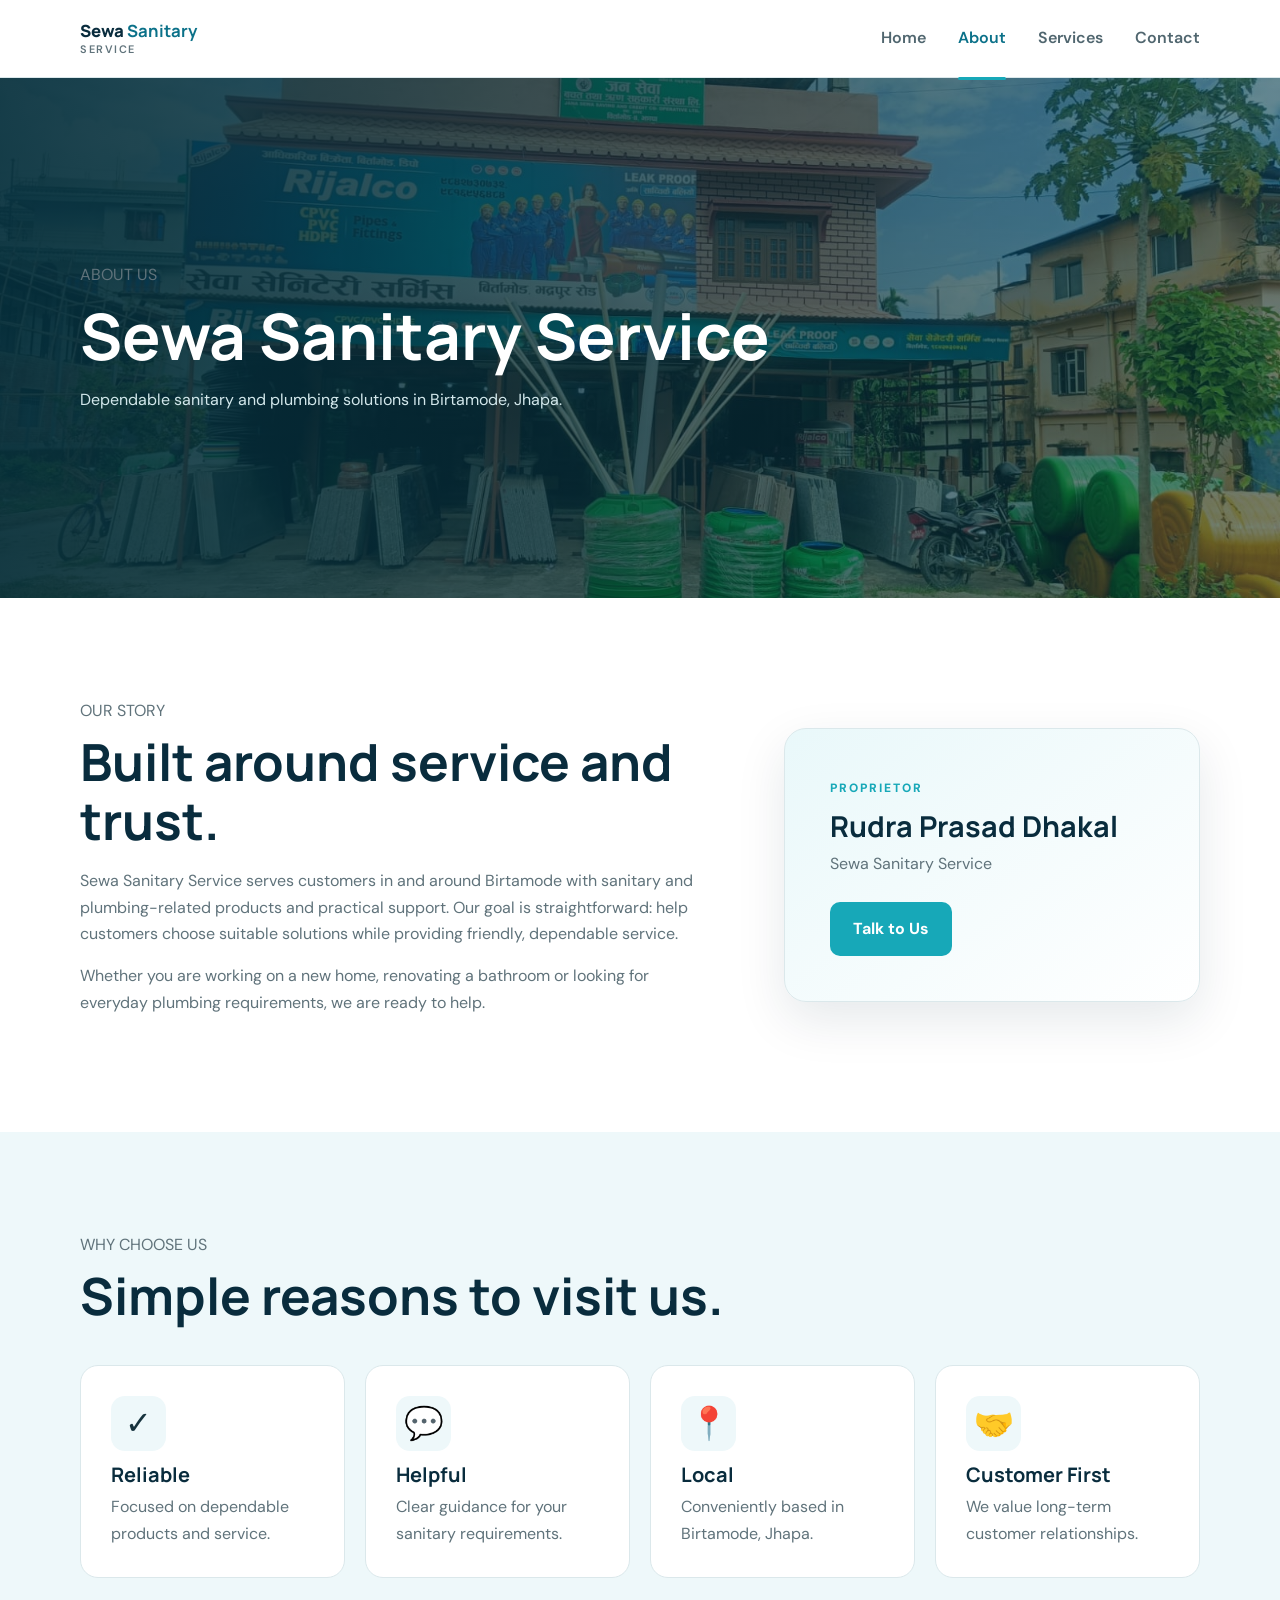
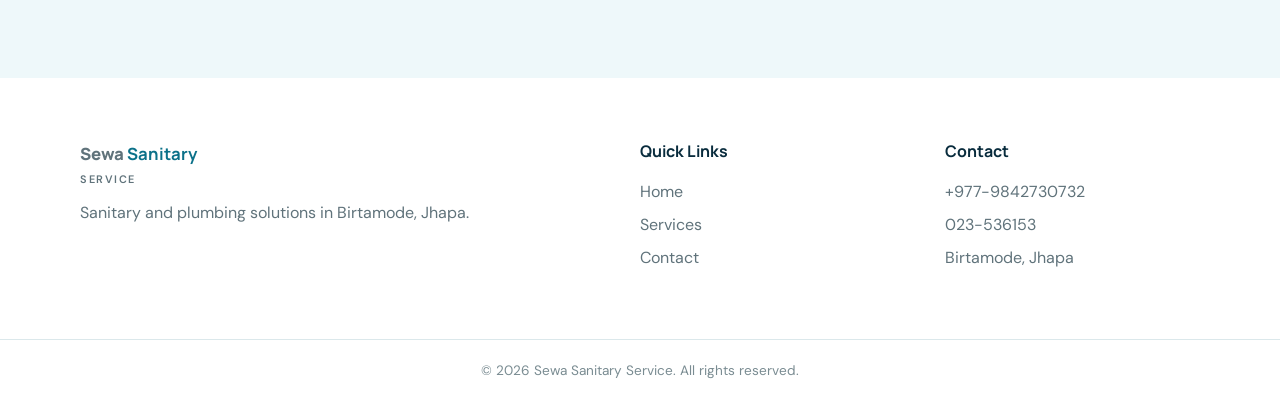
==== about.html @ b6eb9707 "Copy complete Sewa Sanitary website [skip ci]" ====
<!DOCTYPE html><html lang="en"><head><meta charset="UTF-8"><meta name="viewport" content="width=device-width, initial-scale=1.0"><title>About | Sewa Sanitary Service</title><link rel="stylesheet" href="css/style.css"></head><body><header class="site-header"><div class="container nav"><a class="brand" href="index.html" aria-label="Sewa Sanitary Service home"><span>Sewa <b>Sanitary</b></span><small>Service</small></a><button class="menu-btn" type="button" aria-label="Open menu" aria-expanded="false" aria-controls="mainNav">☰</button><nav id="mainNav" aria-label="Main navigation"><a href="index.html">Home</a><a class="active" href="about.html" aria-current="page">About</a><a href="services.html">Services</a><a href="contact.html">Contact</a></nav></div></header><section class="page-hero"><div class="container"><p class="eyebrow">ABOUT US</p><h1>Sewa Sanitary Service</h1><p>Dependable sanitary and plumbing solutions in Birtamode, Jhapa.</p></div></section><main><section class="section"><div class="container split"><div><p class="eyebrow">OUR STORY</p><h2>Built around service and trust.</h2><p>Sewa Sanitary Service serves customers in and around Birtamode with sanitary and plumbing-related products and practical support. Our goal is straightforward: help customers choose suitable solutions while providing friendly, dependable service.</p><p>Whether you are working on a new home, renovating a bathroom or looking for everyday plumbing requirements, we are ready to help.</p></div><div class="owner-card"><span class="owner-label">PROPRIETOR</span><h3>Rudra Prasad Dhakal</h3><p>Sewa Sanitary Service</p><a class="btn primary" href="tel:+9779842730732">Talk to Us</a></div></div></section><section class="section soft"><div class="container"><div class="section-heading"><p class="eyebrow">WHY CHOOSE US</p><h2>Simple reasons to visit us.</h2></div><div class="cards four"><article class="card"><div class="icon">✓</div><h3>Reliable</h3><p>Focused on dependable products and service.</p></article><article class="card"><div class="icon">💬</div><h3>Helpful</h3><p>Clear guidance for your sanitary requirements.</p></article><article class="card"><div class="icon">📍</div><h3>Local</h3><p>Conveniently based in Birtamode, Jhapa.</p></article><article class="card"><div class="icon">🤝</div><h3>Customer First</h3><p>We value long-term customer relationships.</p></article></div></div></section></main><footer><div class="container footer-grid"><div><a class="brand footer-brand" href="index.html"><span>Sewa <b>Sanitary</b></span><small>Service</small></a><p>Sanitary and plumbing solutions in Birtamode, Jhapa.</p></div><div><h4>Quick Links</h4><a href="index.html">Home</a><a href="services.html">Services</a><a href="contact.html">Contact</a></div><div><h4>Contact</h4><a href="tel:+9779842730732">+977-9842730732</a><a href="tel:023536153">023-536153</a><span>Birtamode, Jhapa</span></div></div><div class="copyright">© 2026 Sewa Sanitary Service. All rights reserved.</div></footer><script src="js/script.js"></script></body></html>
---- css/style.css ----
@import url('https://fonts.googleapis.com/css2?family=DM+Sans:wght@400;500;600;700&family=Manrope:wght@600;700;800&display=swap');
:root{--navy:#092c3d;--blue:#0b7189;--cyan:#17a8b8;--light:#eef8fa;--text:#16323d;--muted:#60737b;--white:#fff;--border:#dbe8eb;--shadow:0 18px 50px rgba(9,44,61,.10)}
*{box-sizing:border-box;margin:0;padding:0}html{scroll-behavior:smooth}body{font-family:"DM Sans",sans-serif;color:var(--text);line-height:1.65;background:#fff}h1,h2,h3{font-family:Manrope,sans-serif;line-height:1.15;color:var(--navy)}h1{font-size:clamp(2.4rem,6vw,5rem);max-width:800px}h2{font-size:clamp(2rem,4vw,3.2rem);margin:8px 0 18px}h3{font-size:1.25rem;margin:12px 0 8px}p{color:var(--muted)}a{text-decoration:none;color:inherit}.container{width:min(1120px,92%);margin:auto}.site-header{height:78px;background:rgba(255,255,255,.96);border-bottom:1px solid var(--border);position:sticky;top:0;z-index:20;backdrop-filter:blur(12px)}.nav{height:100%;display:flex;align-items:center;justify-content:space-between}.brand{display:flex;align-items:center;gap:0;color:var(--navy);font-family:Manrope;font-weight:800;font-size:1.05rem;line-height:1.05;flex-direction:column;align-items:flex-start}.brand>span{white-space:nowrap}.brand small{display:block;font-family:"DM Sans";font-weight:600;font-size:.68rem;color:var(--muted);margin-top:4px;letter-spacing:1.5px;text-transform:uppercase}.brand-mark{display:grid;place-items:center;width:40px;height:40px;border-radius:12px;background:var(--navy);color:#fff;font-family:Manrope;font-size:1.2rem}.brand b{color:var(--blue)}nav{display:flex;gap:32px;font-weight:600}nav a{color:#50666f;position:relative;padding:28px 0}nav a:hover,nav a.active{color:var(--blue)}nav a.active:after{content:"";position:absolute;bottom:0;left:0;right:0;height:3px;background:var(--cyan);border-radius:3px}.menu-btn{display:none;border:0;background:none;font-size:1.7rem;color:var(--navy)}
.hero{position:relative;min-height:650px;display:flex;align-items:center;overflow:hidden;background-image:linear-gradient(90deg,rgba(4,31,43,.88) 0%,rgba(5,48,62,.72) 48%,rgba(5,48,62,.28) 100%),url('../shop-front.jpeg');background-size:cover;background-position:center;background-repeat:no-repeat}.hero:after{content:"";position:absolute;width:550px;height:550px;border:80px solid rgba(255,255,255,.06);border-radius:50%;right:-170px;top:-130px}.hero-overlay{position:absolute;inset:0;background:radial-gradient(circle at 75% 70%,rgba(23,168,184,.28),transparent 35%)}.hero-content{position:relative;z-index:2;padding:80px 0}.hero h1{color:#fff}.hero h1 span{color:#65d5dd}.hero-text{color:#c9e0e6;max-width:650px;font-size:1.08rem;margin:22px 0 30px}.hero-buttons{display:flex;gap:12px;flex-wrap:wrap}.btn{display:inline-flex;align-items:center;justify-content:center;padding:13px 22px;border-radius:10px;font-weight:700;border:1px solid transparent;transition:.2s}.btn.primary{background:var(--cyan);color:#fff}.btn.primary:hover{transform:translateY(-2px);box-shadow:0 10px 24px rgba(23,168,184,.25)}.btn.light{background:#fff;color:var(--navy)}.btn.outline{border-color:var(--blue);color:var(--blue)}.quick-info{display:flex;gap:30px;margin-top:55px;flex-wrap:wrap}.quick-info div{display:flex;align-items:center;gap:9px;color:#d7ebef}.quick-info strong{color:#70dbe2}.stats{display:grid;grid-template-columns:repeat(4,1fr);gap:1px;background:var(--border);margin-top:-40px;position:relative;z-index:4;border-radius:16px;overflow:hidden;box-shadow:var(--shadow)}.stats div{background:#fff;padding:25px 24px;display:flex;flex-direction:column}.stats b{font-family:Manrope;color:var(--cyan);font-size:1.4rem}.stats span{color:var(--muted);font-size:.92rem}.section{padding:100px 0}.soft{background:var(--light)}.split{display:grid;grid-template-columns:1.2fr .8fr;gap:80px;align-items:center}.split>div:first-child p:not(.eyebrow){max-width:650px;margin-bottom:16px}.text-link{font-weight:700;color:var(--blue)}.feature-card,.owner-card{padding:45px;border-radius:22px;background:linear-gradient(145deg,#e9f8fa,#fff);border:1px solid var(--border);box-shadow:var(--shadow)}.feature-icon,.icon,.big-icon{font-size:2rem}.section-heading{margin-bottom:40px}.cards{display:grid;grid-template-columns:repeat(3,1fr);gap:20px}.cards.four{grid-template-columns:repeat(4,1fr)}.card{background:#fff;padding:30px;border:1px solid var(--border);border-radius:18px;transition:.2s}.card:hover{transform:translateY(-5px);box-shadow:var(--shadow)}.icon{width:55px;height:55px;display:grid;place-items:center;background:var(--light);border-radius:14px}.cta{background:var(--navy);padding:70px 0}.cta-inner{display:flex;justify-content:space-between;align-items:center;gap:30px}.split .feature-card h3{margin-top:14px}.cta h2{color:#fff;margin-bottom:0}.cta .eyebrow{color:#70dbe2}.page-hero{position:relative;min-height:520px;display:flex;align-items:center;background:linear-gradient(90deg,rgba(4,45,59,.92),rgba(4,45,59,.55)),url('../shop-front.jpeg') center/cover no-repeat;overflow:hidden}.page-hero h1{color:#fff;font-size:clamp(2.3rem,5vw,4rem);margin:10px 0 15px}.page-hero p:not(.eyebrow){color:#d3e8ec;max-width:700px}.page-hero .container{position:relative;z-index:2}.owner-label{font-size:.75rem;letter-spacing:2px;color:var(--cyan);font-weight:800}.owner-card h3{font-size:1.8rem;margin-top:10px}.owner-card p{margin-bottom:24px}.service-list{border-top:1px solid var(--border)}.service-row{display:grid;grid-template-columns:80px 1fr 50px;gap:25px;align-items:center;padding:35px 10px;border-bottom:1px solid var(--border)}.service-row .big-icon{width:60px;height:60px;background:var(--light);border-radius:15px;display:grid;place-items:center}.service-row h2{font-size:1.55rem;margin:0 0 7px}.service-row>span{font-family:Manrope;color:#9aadb3;font-weight:800}.contact-grid{display:grid;grid-template-columns:.85fr 1.15fr;gap:70px;align-items:start}.contact-item{display:flex;gap:16px;padding:18px 0;border-bottom:1px solid var(--border)}.contact-item>span{font-size:1.35rem;width:32px}.contact-item small{display:block;color:var(--muted);font-size:.75rem;text-transform:uppercase;letter-spacing:1px}.contact-item a,.contact-item strong{display:block;font-size:1.05rem;color:var(--navy);font-weight:700}.contact-grid .btn{margin-top:25px}.map-wrap{height:480px;border-radius:20px;overflow:hidden;border:1px solid var(--border);box-shadow:var(--shadow)}.map-wrap iframe{width:100%;height:100%;border:0}.center{text-align:center;max-width:800px;margin:auto}.center p:not(.eyebrow){margin-bottom:25px}.footer-grid{display:grid;grid-template-columns:2fr 1fr 1fr;gap:50px;padding:60px 0}.footer-grid h4{font-family:Manrope;color:var(--navy);margin-bottom:14px}.footer-grid a:not(.brand),.footer-grid span{display:block;color:var(--muted);margin:7px 0}.footer-brand{margin-bottom:15px}.copyright{text-align:center;border-top:1px solid var(--border);padding:20px;color:#7a8c92;font-size:.85rem}
.showroom-section{padding:85px 0 95px;background:#fff}.showroom-section .section-heading{max-width:650px}.showroom-section .section-heading>p:not(.eyebrow){margin-top:8px}.showroom-slider{position:relative;max-width:1050px;margin:35px auto 0;border-radius:22px;overflow:hidden;background:#092c3d;box-shadow:0 20px 55px rgba(9,44,61,.16)}.slides{position:relative;height:560px}.slide{position:absolute;inset:0;opacity:0;visibility:hidden;transition:opacity .55s ease}.slide.active{opacity:1;visibility:visible}.slide img{width:100%;height:100%;display:block;object-fit:cover}.slider-btn{position:absolute;top:50%;transform:translateY(-50%);z-index:3;width:46px;height:46px;border:0;border-radius:50%;background:rgba(255,255,255,.88);color:#092c3d;font-size:2rem;line-height:1;cursor:pointer;box-shadow:0 8px 22px rgba(0,0,0,.15)}.slider-btn:hover{background:#fff}.slider-btn.prev{left:18px}.slider-btn.next{right:18px}.slider-dots{position:absolute;z-index:4;left:50%;bottom:18px;transform:translateX(-50%);display:flex;gap:8px;padding:8px 12px;border-radius:30px;background:rgba(9,44,61,.55);backdrop-filter:blur(8px)}.dot{width:9px;height:9px;border:0;border-radius:50%;background:rgba(255,255,255,.55);padding:0;cursor:pointer}.dot.active{background:#fff;transform:scale(1.25)}
.cta{position:relative;overflow:hidden;padding:46px 0;background:linear-gradient(90deg,rgba(4,45,59,.90),rgba(4,45,59,.55)),url('../rijalco1.jpg') center/cover no-repeat}.cta h2{font-size:clamp(1.55rem,3vw,2.25rem);max-width:650px}.cta .btn{padding:11px 18px;font-size:.92rem}.cta-inner{position:relative;z-index:2}.rijalco-card{position:relative;overflow:hidden;background:linear-gradient(rgba(240,250,252,.82),rgba(240,250,252,.82)),url('../rijalco.jpg') center/cover no-repeat}.rijalco-card>*{position:relative;z-index:1}
@media(max-width:800px){.site-header{height:68px}.menu-btn{display:block}nav{display:none;position:absolute;top:68px;left:0;right:0;background:#fff;padding:10px 5%;border-bottom:1px solid var(--border);box-shadow:0 15px 30px rgba(0,0,0,.08);flex-direction:column;gap:0}nav.open{display:flex}nav a{padding:14px 0}nav a.active:after{display:none}.hero{min-height:600px}.quick-info{gap:14px;flex-direction:column}.stats{grid-template-columns:repeat(2,1fr);margin-top:-25px}.section{padding:70px 0}.split,.contact-grid{grid-template-columns:1fr;gap:40px}.cards,.cards.four{grid-template-columns:1fr 1fr}.cta-inner{align-items:flex-start;flex-direction:column}.service-row{grid-template-columns:60px 1fr 35px}.footer-grid{grid-template-columns:1fr 1fr;gap:30px}.footer-grid>div:first-child{grid-column:1/-1}.showroom-section{padding:65px 0 75px}.slides{height:430px}}@media(max-width:520px){h1{font-size:2.5rem}.hero-content{padding:60px 0}.stats{grid-template-columns:1fr 1fr}.cards,.cards.four{grid-template-columns:1fr}.service-row{grid-template-columns:52px 1fr}.service-row>span{display:none}.map-wrap{height:360px}.footer-grid{grid-template-columns:1fr}.footer-grid>div:first-child{grid-column:auto}.slides{height:300px}.slider-btn{width:38px;height:38px;font-size:1.65rem}.slider-btn.prev{left:10px}.slider-btn.next{right:10px}.slider-dots{bottom:10px}.cta{padding:38px 0}.cta h2{font-size:1.55rem}}
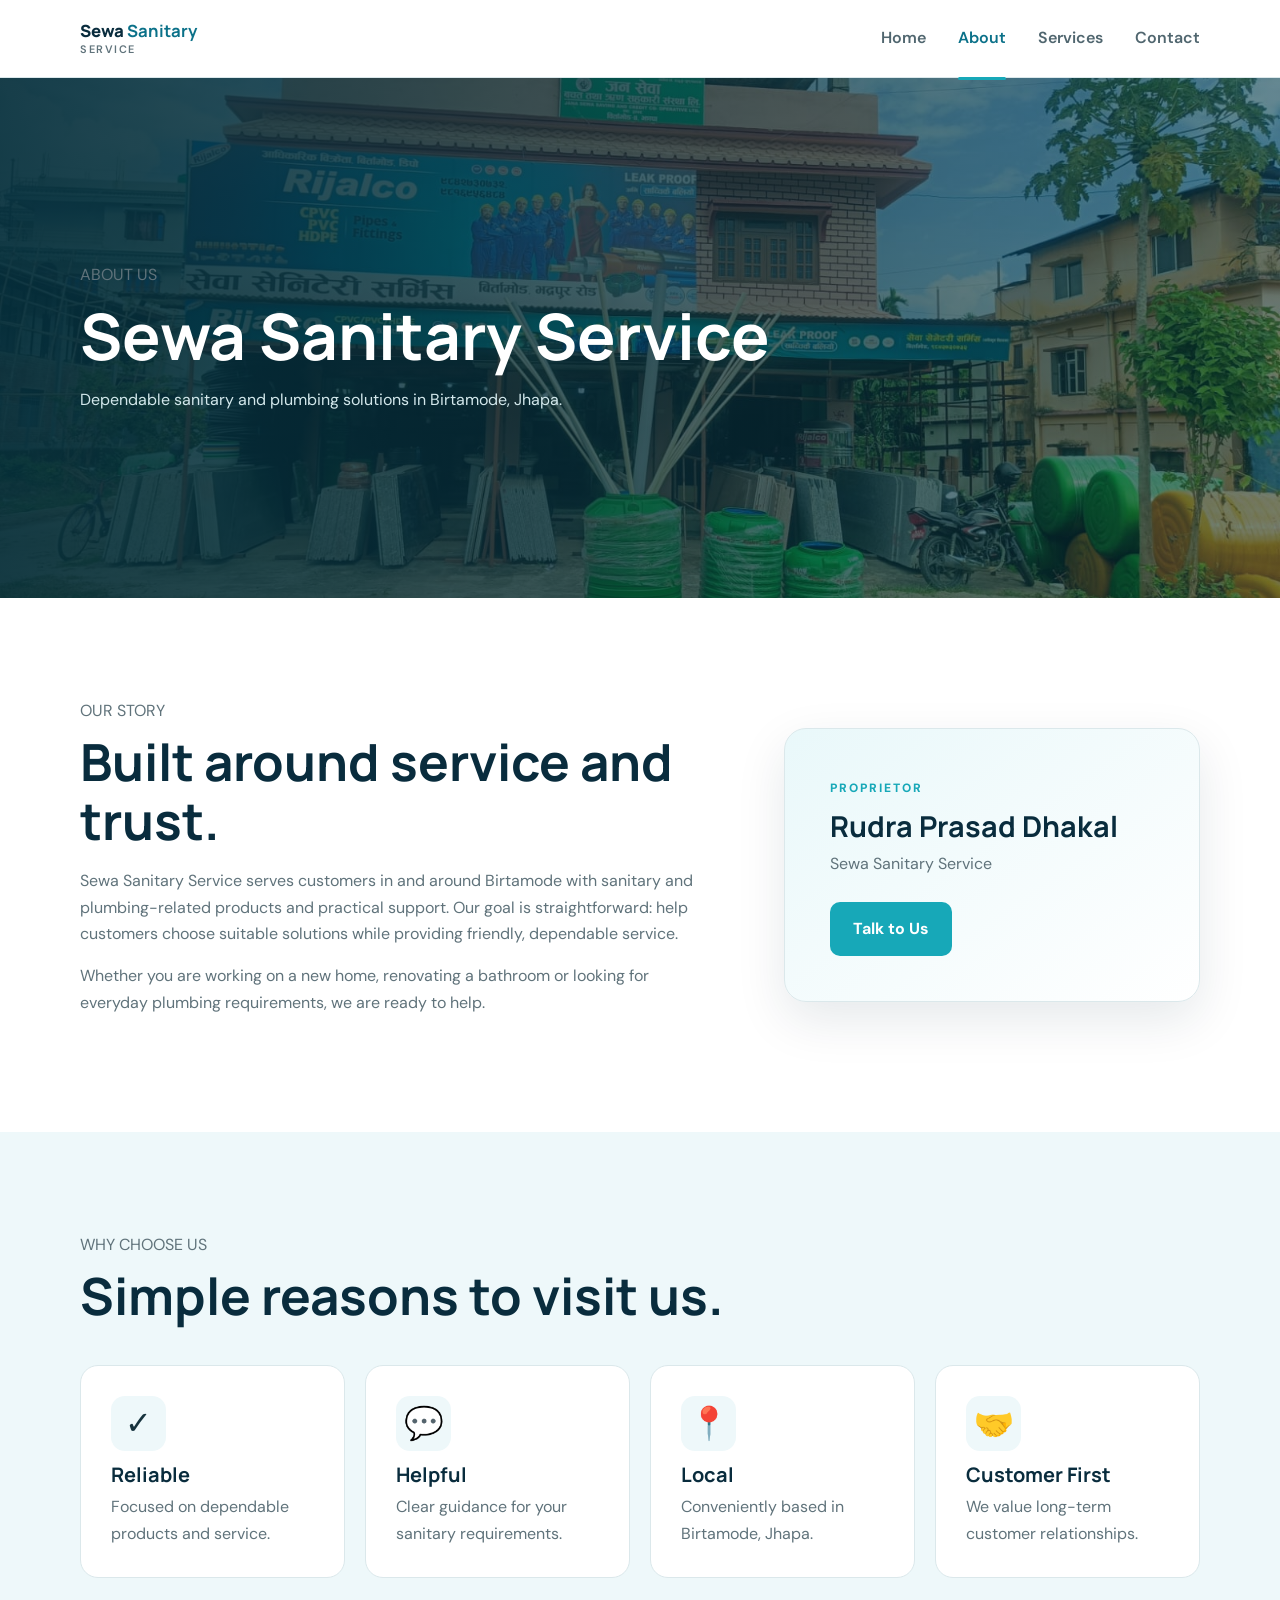
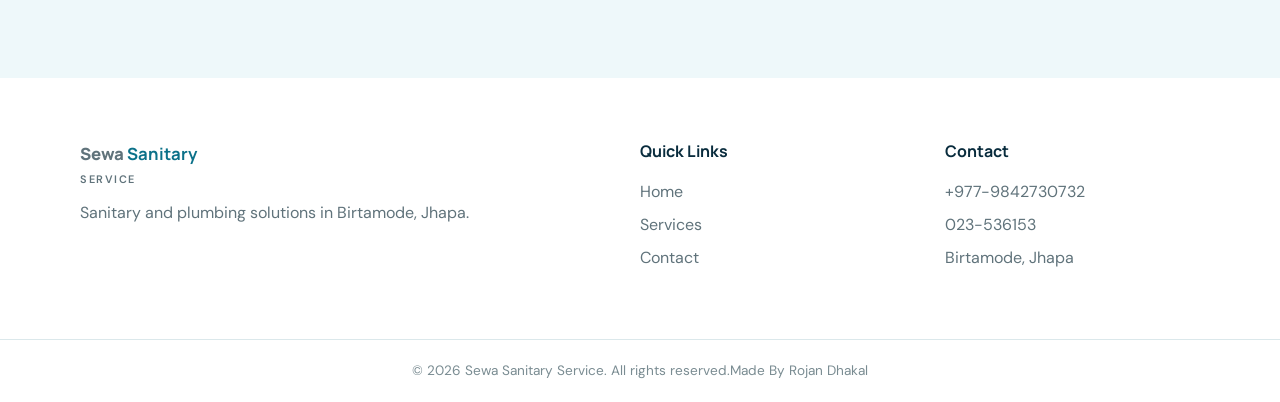
==== commit 2f1fcfbd: "Add Made By Rojan Dhakal credit to about page" ====
--- a/about.html
+++ b/about.html
@@ -1 +1 @@
-<!DOCTYPE html><html lang="en"><head><meta charset="UTF-8"><meta name="viewport" content="width=device-width, initial-scale=1.0"><title>About | Sewa Sanitary Service</title><link rel="stylesheet" href="css/style.css"></head><body><header class="site-header"><div class="container nav"><a class="brand" href="index.html" aria-label="Sewa Sanitary Service home"><span>Sewa <b>Sanitary</b></span><small>Service</small></a><button class="menu-btn" type="button" aria-label="Open menu" aria-expanded="false" aria-controls="mainNav">☰</button><nav id="mainNav" aria-label="Main navigation"><a href="index.html">Home</a><a class="active" href="about.html" aria-current="page">About</a><a href="services.html">Services</a><a href="contact.html">Contact</a></nav></div></header><section class="page-hero"><div class="container"><p class="eyebrow">ABOUT US</p><h1>Sewa Sanitary Service</h1><p>Dependable sanitary and plumbing solutions in Birtamode, Jhapa.</p></div></section><main><section class="section"><div class="container split"><div><p class="eyebrow">OUR STORY</p><h2>Built around service and trust.</h2><p>Sewa Sanitary Service serves customers in and around Birtamode with sanitary and plumbing-related products and practical support. Our goal is straightforward: help customers choose suitable solutions while providing friendly, dependable service.</p><p>Whether you are working on a new home, renovating a bathroom or looking for everyday plumbing requirements, we are ready to help.</p></div><div class="owner-card"><span class="owner-label">PROPRIETOR</span><h3>Rudra Prasad Dhakal</h3><p>Sewa Sanitary Service</p><a class="btn primary" href="tel:+9779842730732">Talk to Us</a></div></div></section><section class="section soft"><div class="container"><div class="section-heading"><p class="eyebrow">WHY CHOOSE US</p><h2>Simple reasons to visit us.</h2></div><div class="cards four"><article class="card"><div class="icon">✓</div><h3>Reliable</h3><p>Focused on dependable products and service.</p></article><article class="card"><div class="icon">💬</div><h3>Helpful</h3><p>Clear guidance for your sanitary requirements.</p></article><article class="card"><div class="icon">📍</div><h3>Local</h3><p>Conveniently based in Birtamode, Jhapa.</p></article><article class="card"><div class="icon">🤝</div><h3>Customer First</h3><p>We value long-term customer relationships.</p></article></div></div></section></main><footer><div class="container footer-grid"><div><a class="brand footer-brand" href="index.html"><span>Sewa <b>Sanitary</b></span><small>Service</small></a><p>Sanitary and plumbing solutions in Birtamode, Jhapa.</p></div><div><h4>Quick Links</h4><a href="index.html">Home</a><a href="services.html">Services</a><a href="contact.html">Contact</a></div><div><h4>Contact</h4><a href="tel:+9779842730732">+977-9842730732</a><a href="tel:023536153">023-536153</a><span>Birtamode, Jhapa</span></div></div><div class="copyright">© 2026 Sewa Sanitary Service. All rights reserved.</div></footer><script src="js/script.js"></script></body></html>+<!DOCTYPE html><html lang="en"><head><meta charset="UTF-8"><meta name="viewport" content="width=device-width, initial-scale=1.0"><title>About | Sewa Sanitary Service</title><link rel="stylesheet" href="css/style.css"></head><body><header class="site-header"><div class="container nav"><a class="brand" href="index.html" aria-label="Sewa Sanitary Service home"><span>Sewa <b>Sanitary</b></span><small>Service</small></a><button class="menu-btn" type="button" aria-label="Open menu" aria-expanded="false" aria-controls="mainNav">☰</button><nav id="mainNav" aria-label="Main navigation"><a href="index.html">Home</a><a class="active" href="about.html" aria-current="page">About</a><a href="services.html">Services</a><a href="contact.html">Contact</a></nav></div></header><section class="page-hero"><div class="container"><p class="eyebrow">ABOUT US</p><h1>Sewa Sanitary Service</h1><p>Dependable sanitary and plumbing solutions in Birtamode, Jhapa.</p></div></section><main><section class="section"><div class="container split"><div><p class="eyebrow">OUR STORY</p><h2>Built around service and trust.</h2><p>Sewa Sanitary Service serves customers in and around Birtamode with sanitary and plumbing-related products and practical support. Our goal is straightforward: help customers choose suitable solutions while providing friendly, dependable service.</p><p>Whether you are working on a new home, renovating a bathroom or looking for everyday plumbing requirements, we are ready to help.</p></div><div class="owner-card"><span class="owner-label">PROPRIETOR</span><h3>Rudra Prasad Dhakal</h3><p>Sewa Sanitary Service</p><a class="btn primary" href="tel:+9779842730732">Talk to Us</a></div></div></section><section class="section soft"><div class="container"><div class="section-heading"><p class="eyebrow">WHY CHOOSE US</p><h2>Simple reasons to visit us.</h2></div><div class="cards four"><article class="card"><div class="icon">✓</div><h3>Reliable</h3><p>Focused on dependable products and service.</p></article><article class="card"><div class="icon">💬</div><h3>Helpful</h3><p>Clear guidance for your sanitary requirements.</p></article><article class="card"><div class="icon">📍</div><h3>Local</h3><p>Conveniently based in Birtamode, Jhapa.</p></article><article class="card"><div class="icon">🤝</div><h3>Customer First</h3><p>We value long-term customer relationships.</p></article></div></div></section></main><footer><div class="container footer-grid"><div><a class="brand footer-brand" href="index.html"><span>Sewa <b>Sanitary</b></span><small>Service</small></a><p>Sanitary and plumbing solutions in Birtamode, Jhapa.</p></div><div><h4>Quick Links</h4><a href="index.html">Home</a><a href="services.html">Services</a><a href="contact.html">Contact</a></div><div><h4>Contact</h4><a href="tel:+9779842730732">+977-9842730732</a><a href="tel:023536153">023-536153</a><span>Birtamode, Jhapa</span></div></div><div class="copyright">© 2026 Sewa Sanitary Service. All rights reserved.<span class="made-by">Made By Rojan Dhakal</span></div></footer><script src="js/script.js"></script></body></html>
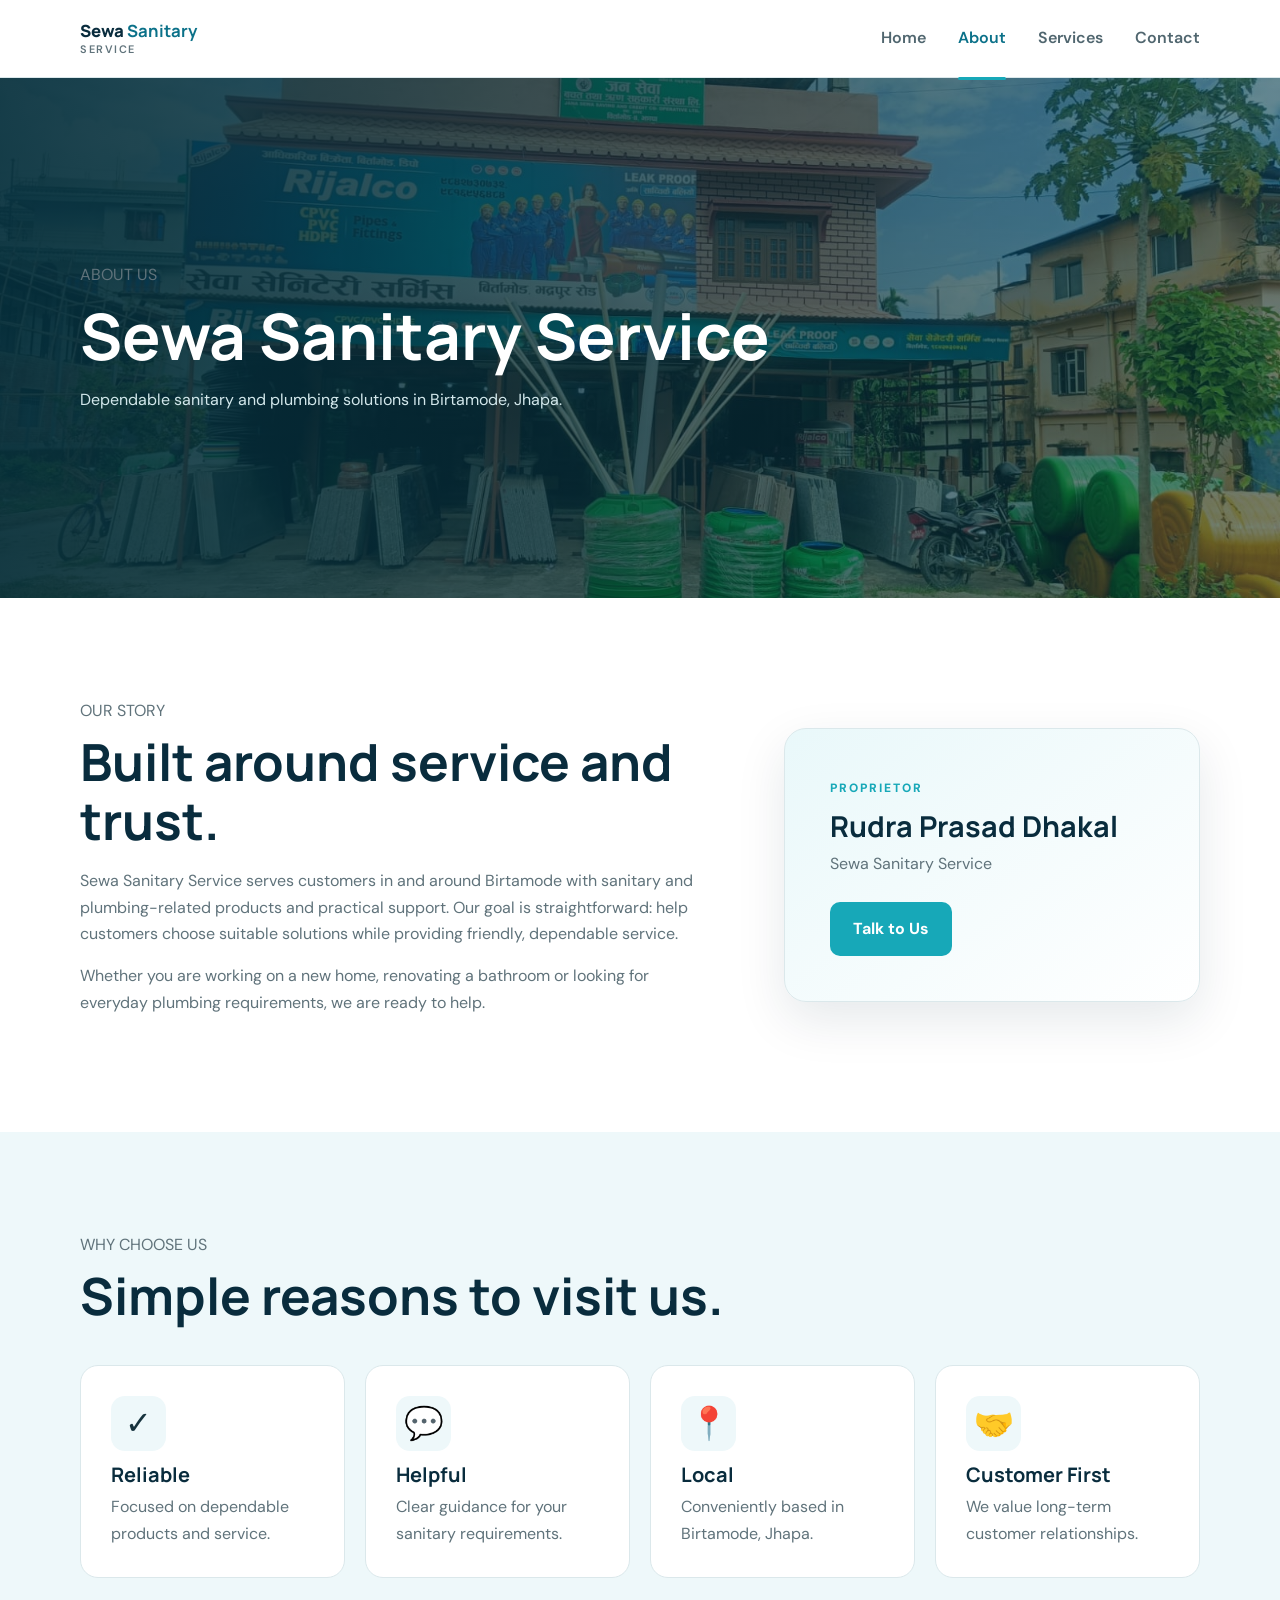
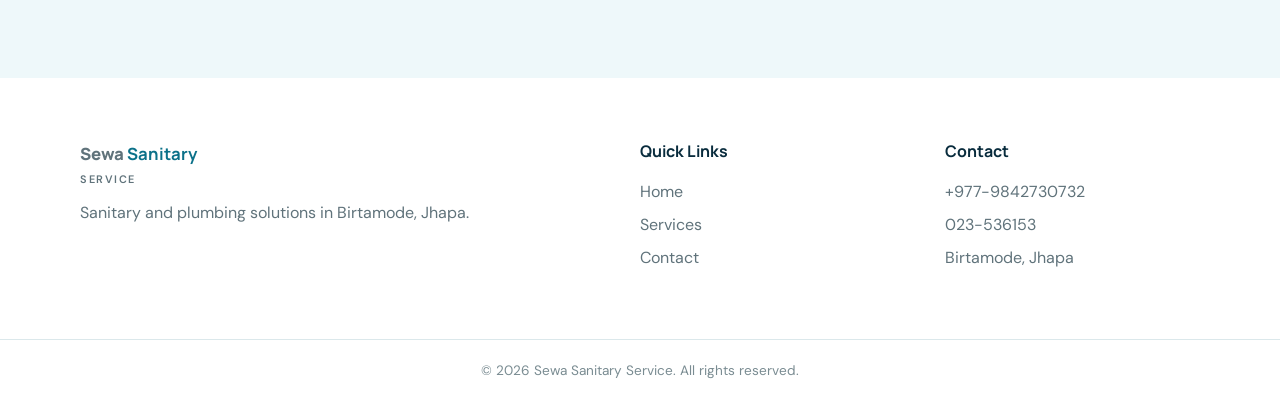
==== commit 2b046f44: "Remove Made By credit from footer" ====
--- a/about.html
+++ b/about.html
@@ -1 +1 @@
-<!DOCTYPE html><html lang="en"><head><meta charset="UTF-8"><meta name="viewport" content="width=device-width, initial-scale=1.0"><title>About | Sewa Sanitary Service</title><link rel="stylesheet" href="css/style.css"></head><body><header class="site-header"><div class="container nav"><a class="brand" href="index.html" aria-label="Sewa Sanitary Service home"><span>Sewa <b>Sanitary</b></span><small>Service</small></a><button class="menu-btn" type="button" aria-label="Open menu" aria-expanded="false" aria-controls="mainNav">☰</button><nav id="mainNav" aria-label="Main navigation"><a href="index.html">Home</a><a class="active" href="about.html" aria-current="page">About</a><a href="services.html">Services</a><a href="contact.html">Contact</a></nav></div></header><section class="page-hero"><div class="container"><p class="eyebrow">ABOUT US</p><h1>Sewa Sanitary Service</h1><p>Dependable sanitary and plumbing solutions in Birtamode, Jhapa.</p></div></section><main><section class="section"><div class="container split"><div><p class="eyebrow">OUR STORY</p><h2>Built around service and trust.</h2><p>Sewa Sanitary Service serves customers in and around Birtamode with sanitary and plumbing-related products and practical support. Our goal is straightforward: help customers choose suitable solutions while providing friendly, dependable service.</p><p>Whether you are working on a new home, renovating a bathroom or looking for everyday plumbing requirements, we are ready to help.</p></div><div class="owner-card"><span class="owner-label">PROPRIETOR</span><h3>Rudra Prasad Dhakal</h3><p>Sewa Sanitary Service</p><a class="btn primary" href="tel:+9779842730732">Talk to Us</a></div></div></section><section class="section soft"><div class="container"><div class="section-heading"><p class="eyebrow">WHY CHOOSE US</p><h2>Simple reasons to visit us.</h2></div><div class="cards four"><article class="card"><div class="icon">✓</div><h3>Reliable</h3><p>Focused on dependable products and service.</p></article><article class="card"><div class="icon">💬</div><h3>Helpful</h3><p>Clear guidance for your sanitary requirements.</p></article><article class="card"><div class="icon">📍</div><h3>Local</h3><p>Conveniently based in Birtamode, Jhapa.</p></article><article class="card"><div class="icon">🤝</div><h3>Customer First</h3><p>We value long-term customer relationships.</p></article></div></div></section></main><footer><div class="container footer-grid"><div><a class="brand footer-brand" href="index.html"><span>Sewa <b>Sanitary</b></span><small>Service</small></a><p>Sanitary and plumbing solutions in Birtamode, Jhapa.</p></div><div><h4>Quick Links</h4><a href="index.html">Home</a><a href="services.html">Services</a><a href="contact.html">Contact</a></div><div><h4>Contact</h4><a href="tel:+9779842730732">+977-9842730732</a><a href="tel:023536153">023-536153</a><span>Birtamode, Jhapa</span></div></div><div class="copyright">© 2026 Sewa Sanitary Service. All rights reserved.<span class="made-by">Made By Rojan Dhakal</span></div></footer><script src="js/script.js"></script></body></html>+<!DOCTYPE html><html lang="en"><head><meta charset="UTF-8"><meta name="viewport" content="width=device-width, initial-scale=1.0"><title>About | Sewa Sanitary Service</title><link rel="stylesheet" href="css/style.css"></head><body><header class="site-header"><div class="container nav"><a class="brand" href="index.html" aria-label="Sewa Sanitary Service home"><span>Sewa <b>Sanitary</b></span><small>Service</small></a><button class="menu-btn" type="button" aria-label="Open menu" aria-expanded="false" aria-controls="mainNav">☰</button><nav id="mainNav" aria-label="Main navigation"><a href="index.html">Home</a><a class="active" href="about.html" aria-current="page">About</a><a href="services.html">Services</a><a href="contact.html">Contact</a></nav></div></header><section class="page-hero"><div class="container"><p class="eyebrow">ABOUT US</p><h1>Sewa Sanitary Service</h1><p>Dependable sanitary and plumbing solutions in Birtamode, Jhapa.</p></div></section><main><section class="section"><div class="container split"><div><p class="eyebrow">OUR STORY</p><h2>Built around service and trust.</h2><p>Sewa Sanitary Service serves customers in and around Birtamode with sanitary and plumbing-related products and practical support. Our goal is straightforward: help customers choose suitable solutions while providing friendly, dependable service.</p><p>Whether you are working on a new home, renovating a bathroom or looking for everyday plumbing requirements, we are ready to help.</p></div><div class="owner-card"><span class="owner-label">PROPRIETOR</span><h3>Rudra Prasad Dhakal</h3><p>Sewa Sanitary Service</p><a class="btn primary" href="tel:+9779842730732">Talk to Us</a></div></div></section><section class="section soft"><div class="container"><div class="section-heading"><p class="eyebrow">WHY CHOOSE US</p><h2>Simple reasons to visit us.</h2></div><div class="cards four"><article class="card"><div class="icon">✓</div><h3>Reliable</h3><p>Focused on dependable products and service.</p></article><article class="card"><div class="icon">💬</div><h3>Helpful</h3><p>Clear guidance for your sanitary requirements.</p></article><article class="card"><div class="icon">📍</div><h3>Local</h3><p>Conveniently based in Birtamode, Jhapa.</p></article><article class="card"><div class="icon">🤝</div><h3>Customer First</h3><p>We value long-term customer relationships.</p></article></div></div></section></main><footer><div class="container footer-grid"><div><a class="brand footer-brand" href="index.html"><span>Sewa <b>Sanitary</b></span><small>Service</small></a><p>Sanitary and plumbing solutions in Birtamode, Jhapa.</p></div><div><h4>Quick Links</h4><a href="index.html">Home</a><a href="services.html">Services</a><a href="contact.html">Contact</a></div><div><h4>Contact</h4><a href="tel:+9779842730732">+977-9842730732</a><a href="tel:023536153">023-536153</a><span>Birtamode, Jhapa</span></div></div><div class="copyright">© 2026 Sewa Sanitary Service. All rights reserved.</div></footer><script src="js/script.js"></script></body></html>
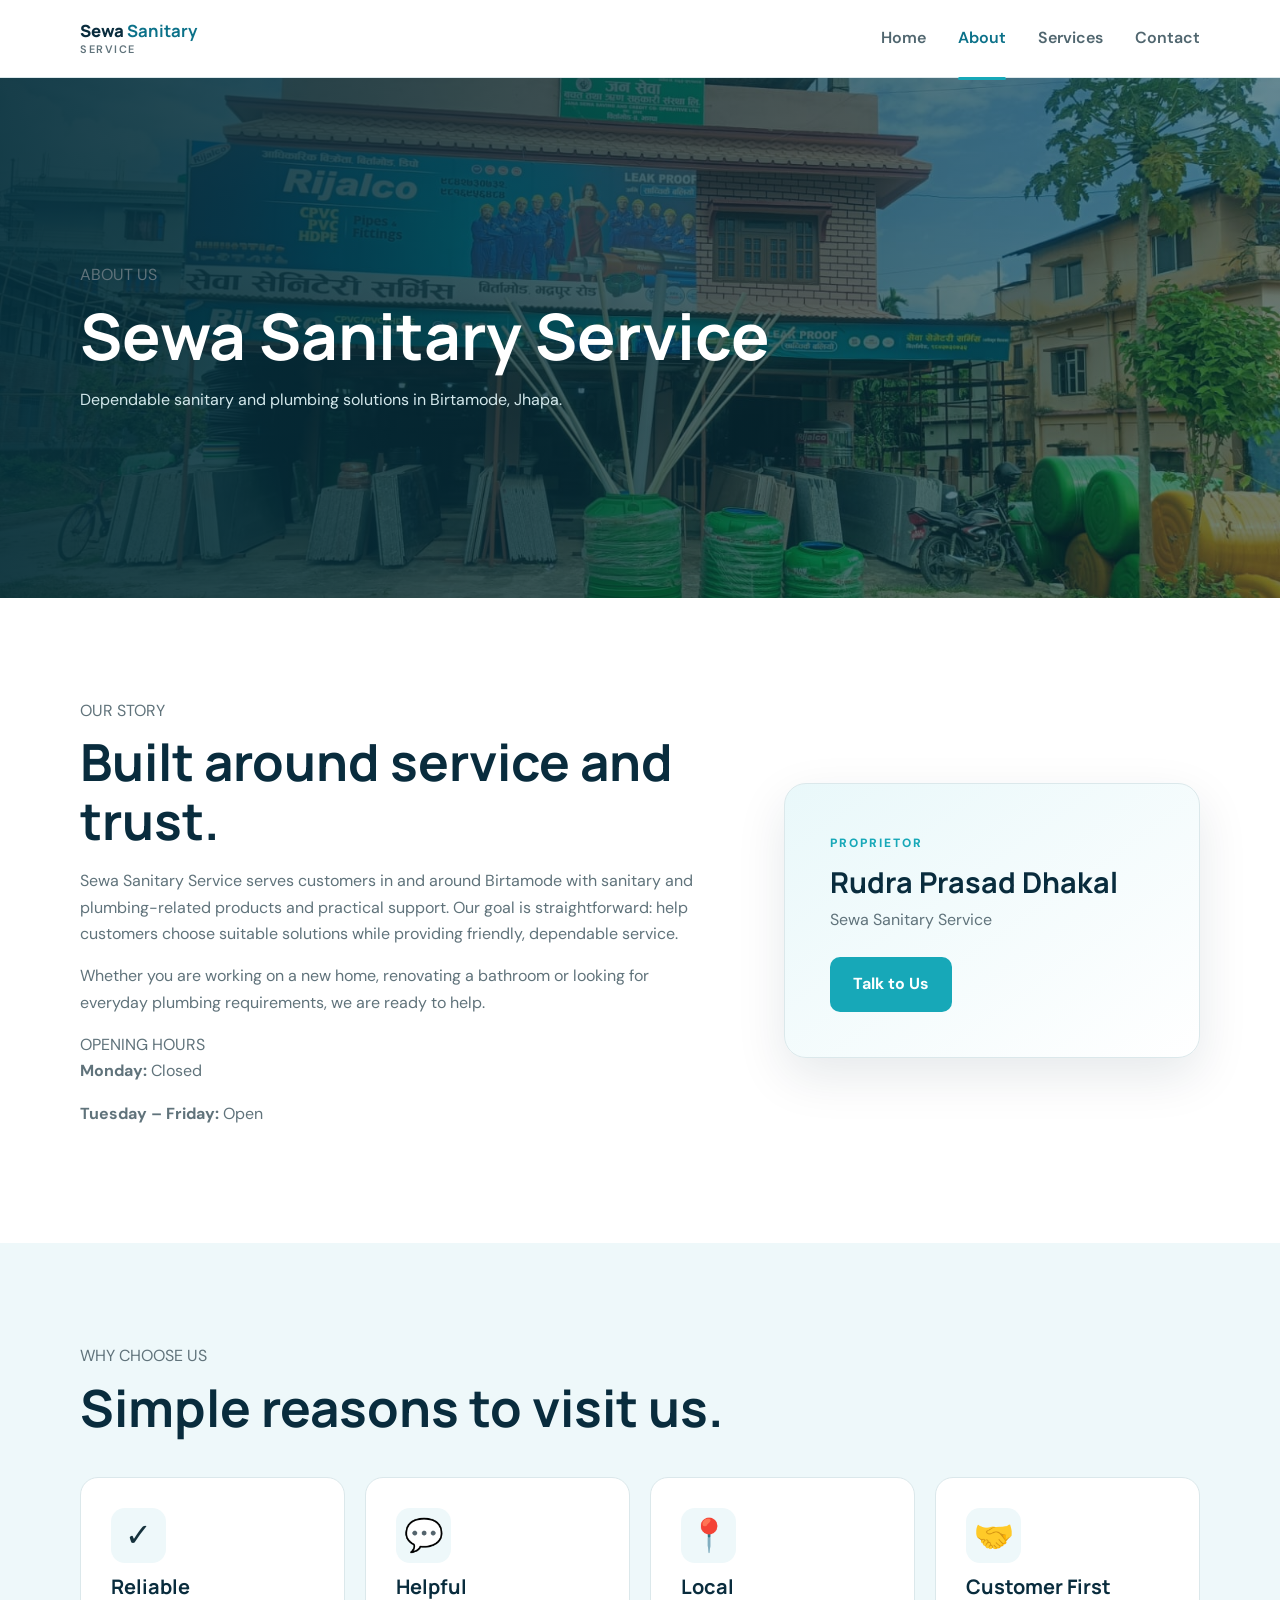
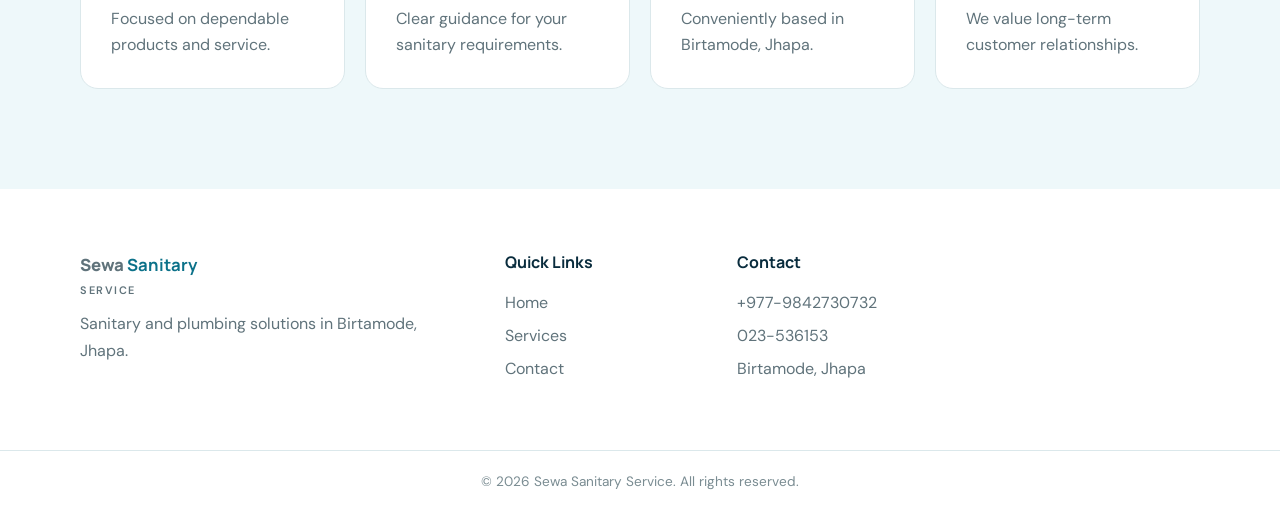
==== commit ccd9f946: "Add opening hours to About section" ====
--- a/about.html
+++ b/about.html
@@ -1 +1 @@
-<!DOCTYPE html><html lang="en"><head><meta charset="UTF-8"><meta name="viewport" content="width=device-width, initial-scale=1.0"><title>About | Sewa Sanitary Service</title><link rel="stylesheet" href="css/style.css"></head><body><header class="site-header"><div class="container nav"><a class="brand" href="index.html" aria-label="Sewa Sanitary Service home"><span>Sewa <b>Sanitary</b></span><small>Service</small></a><button class="menu-btn" type="button" aria-label="Open menu" aria-expanded="false" aria-controls="mainNav">☰</button><nav id="mainNav" aria-label="Main navigation"><a href="index.html">Home</a><a class="active" href="about.html" aria-current="page">About</a><a href="services.html">Services</a><a href="contact.html">Contact</a></nav></div></header><section class="page-hero"><div class="container"><p class="eyebrow">ABOUT US</p><h1>Sewa Sanitary Service</h1><p>Dependable sanitary and plumbing solutions in Birtamode, Jhapa.</p></div></section><main><section class="section"><div class="container split"><div><p class="eyebrow">OUR STORY</p><h2>Built around service and trust.</h2><p>Sewa Sanitary Service serves customers in and around Birtamode with sanitary and plumbing-related products and practical support. Our goal is straightforward: help customers choose suitable solutions while providing friendly, dependable service.</p><p>Whether you are working on a new home, renovating a bathroom or looking for everyday plumbing requirements, we are ready to help.</p></div><div class="owner-card"><span class="owner-label">PROPRIETOR</span><h3>Rudra Prasad Dhakal</h3><p>Sewa Sanitary Service</p><a class="btn primary" href="tel:+9779842730732">Talk to Us</a></div></div></section><section class="section soft"><div class="container"><div class="section-heading"><p class="eyebrow">WHY CHOOSE US</p><h2>Simple reasons to visit us.</h2></div><div class="cards four"><article class="card"><div class="icon">✓</div><h3>Reliable</h3><p>Focused on dependable products and service.</p></article><article class="card"><div class="icon">💬</div><h3>Helpful</h3><p>Clear guidance for your sanitary requirements.</p></article><article class="card"><div class="icon">📍</div><h3>Local</h3><p>Conveniently based in Birtamode, Jhapa.</p></article><article class="card"><div class="icon">🤝</div><h3>Customer First</h3><p>We value long-term customer relationships.</p></article></div></div></section></main><footer><div class="container footer-grid"><div><a class="brand footer-brand" href="index.html"><span>Sewa <b>Sanitary</b></span><small>Service</small></a><p>Sanitary and plumbing solutions in Birtamode, Jhapa.</p></div><div><h4>Quick Links</h4><a href="index.html">Home</a><a href="services.html">Services</a><a href="contact.html">Contact</a></div><div><h4>Contact</h4><a href="tel:+9779842730732">+977-9842730732</a><a href="tel:023536153">023-536153</a><span>Birtamode, Jhapa</span></div></div><div class="copyright">© 2026 Sewa Sanitary Service. All rights reserved.</div></footer><script src="js/script.js"></script></body></html>+<!DOCTYPE html><html lang="en"><head><meta charset="UTF-8"><meta name="viewport" content="width=device-width, initial-scale=1.0"><title>About | Sewa Sanitary Service</title><link rel="stylesheet" href="css/style.css"></head><body><header class="site-header"><div class="container nav"><a class="brand" href="index.html" aria-label="Sewa Sanitary Service home"><span>Sewa <b>Sanitary</b></span><small>Service</small></a><button class="menu-btn" type="button" aria-label="Open menu" aria-expanded="false" aria-controls="mainNav">☰</button><nav id="mainNav" aria-label="Main navigation"><a href="index.html">Home</a><a class="active" href="about.html" aria-current="page">About</a><a href="services.html">Services</a><a href="contact.html">Contact</a></nav></div></header><section class="page-hero"><div class="container"><p class="eyebrow">ABOUT US</p><h1>Sewa Sanitary Service</h1><p>Dependable sanitary and plumbing solutions in Birtamode, Jhapa.</p></div></section><main><section class="section"><div class="container split"><div><p class="eyebrow">OUR STORY</p><h2>Built around service and trust.</h2><p>Sewa Sanitary Service serves customers in and around Birtamode with sanitary and plumbing-related products and practical support. Our goal is straightforward: help customers choose suitable solutions while providing friendly, dependable service.</p><p>Whether you are working on a new home, renovating a bathroom or looking for everyday plumbing requirements, we are ready to help.</p><div class="opening-hours"><p class="eyebrow">OPENING HOURS</p><p><strong>Monday:</strong> Closed</p><p><strong>Tuesday – Friday:</strong> Open</p></div></div><div class="owner-card"><span class="owner-label">PROPRIETOR</span><h3>Rudra Prasad Dhakal</h3><p>Sewa Sanitary Service</p><a class="btn primary" href="tel:+9779842730732">Talk to Us</a></div></div></section><section class="section soft"><div class="container"><div class="section-heading"><p class="eyebrow">WHY CHOOSE US</p><h2>Simple reasons to visit us.</h2></div><div class="cards four"><article class="card"><div class="icon">✓</div><h3>Reliable</h3><p>Focused on dependable products and service.</p></article><article class="card"><div class="icon">💬</div><h3>Helpful</h3><p>Clear guidance for your sanitary requirements.</p></article><article class="card"><div class="icon">📍</div><h3>Local</h3><p>Conveniently based in Birtamode, Jhapa.</p></article><article class="card"><div class="icon">🤝</div><h3>Customer First</h3><p>We value long-term customer relationships.</p></article></div></div></section></main><footer><div class="container footer-grid"><div><a class="brand footer-brand" href="index.html"><span>Sewa <b>Sanitary</b></span><small>Service</small></a><p>Sanitary and plumbing solutions in Birtamode, Jhapa.</p></div><div><h4>Quick Links</h4><a href="index.html">Home</a><a href="services.html">Services</a><a href="contact.html">Contact</a></div><div><h4>Contact</h4><a href="tel:+9779842730732">+977-9842730732</a><a href="tel:023536153">023-536153</a><span>Birtamode, Jhapa</span></div></div><div class="copyright">© 2026 Sewa Sanitary Service. All rights reserved.</div></footer><script src="js/script.js"></script></body></html>
--- a/css/style.css
+++ b/css/style.css
@@ -1,7 +1,9 @@
 @import url('https://fonts.googleapis.com/css2?family=DM+Sans:wght@400;500;600;700&family=Manrope:wght@600;700;800&display=swap');
 :root{--navy:#092c3d;--blue:#0b7189;--cyan:#17a8b8;--light:#eef8fa;--text:#16323d;--muted:#60737b;--white:#fff;--border:#dbe8eb;--shadow:0 18px 50px rgba(9,44,61,.10)}
-*{box-sizing:border-box;margin:0;padding:0}html{scroll-behavior:smooth}body{font-family:"DM Sans",sans-serif;color:var(--text);line-height:1.65;background:#fff}h1,h2,h3{font-family:Manrope,sans-serif;line-height:1.15;color:var(--navy)}h1{font-size:clamp(2.4rem,6vw,5rem);max-width:800px}h2{font-size:clamp(2rem,4vw,3.2rem);margin:8px 0 18px}h3{font-size:1.25rem;margin:12px 0 8px}p{color:var(--muted)}a{text-decoration:none;color:inherit}.container{width:min(1120px,92%);margin:auto}.site-header{height:78px;background:rgba(255,255,255,.96);border-bottom:1px solid var(--border);position:sticky;top:0;z-index:20;backdrop-filter:blur(12px)}.nav{height:100%;display:flex;align-items:center;justify-content:space-between}.brand{display:flex;align-items:center;gap:0;color:var(--navy);font-family:Manrope;font-weight:800;font-size:1.05rem;line-height:1.05;flex-direction:column;align-items:flex-start}.brand>span{white-space:nowrap}.brand small{display:block;font-family:"DM Sans";font-weight:600;font-size:.68rem;color:var(--muted);margin-top:4px;letter-spacing:1.5px;text-transform:uppercase}.brand-mark{display:grid;place-items:center;width:40px;height:40px;border-radius:12px;background:var(--navy);color:#fff;font-family:Manrope;font-size:1.2rem}.brand b{color:var(--blue)}nav{display:flex;gap:32px;font-weight:600}nav a{color:#50666f;position:relative;padding:28px 0}nav a:hover,nav a.active{color:var(--blue)}nav a.active:after{content:"";position:absolute;bottom:0;left:0;right:0;height:3px;background:var(--cyan);border-radius:3px}.menu-btn{display:none;border:0;background:none;font-size:1.7rem;color:var(--navy)}
-.hero{position:relative;min-height:650px;display:flex;align-items:center;overflow:hidden;background-image:linear-gradient(90deg,rgba(4,31,43,.88) 0%,rgba(5,48,62,.72) 48%,rgba(5,48,62,.28) 100%),url('../shop-front.jpeg');background-size:cover;background-position:center;background-repeat:no-repeat}.hero:after{content:"";position:absolute;width:550px;height:550px;border:80px solid rgba(255,255,255,.06);border-radius:50%;right:-170px;top:-130px}.hero-overlay{position:absolute;inset:0;background:radial-gradient(circle at 75% 70%,rgba(23,168,184,.28),transparent 35%)}.hero-content{position:relative;z-index:2;padding:80px 0}.hero h1{color:#fff}.hero h1 span{color:#65d5dd}.hero-text{color:#c9e0e6;max-width:650px;font-size:1.08rem;margin:22px 0 30px}.hero-buttons{display:flex;gap:12px;flex-wrap:wrap}.btn{display:inline-flex;align-items:center;justify-content:center;padding:13px 22px;border-radius:10px;font-weight:700;border:1px solid transparent;transition:.2s}.btn.primary{background:var(--cyan);color:#fff}.btn.primary:hover{transform:translateY(-2px);box-shadow:0 10px 24px rgba(23,168,184,.25)}.btn.light{background:#fff;color:var(--navy)}.btn.outline{border-color:var(--blue);color:var(--blue)}.quick-info{display:flex;gap:30px;margin-top:55px;flex-wrap:wrap}.quick-info div{display:flex;align-items:center;gap:9px;color:#d7ebef}.quick-info strong{color:#70dbe2}.stats{display:grid;grid-template-columns:repeat(4,1fr);gap:1px;background:var(--border);margin-top:-40px;position:relative;z-index:4;border-radius:16px;overflow:hidden;box-shadow:var(--shadow)}.stats div{background:#fff;padding:25px 24px;display:flex;flex-direction:column}.stats b{font-family:Manrope;color:var(--cyan);font-size:1.4rem}.stats span{color:var(--muted);font-size:.92rem}.section{padding:100px 0}.soft{background:var(--light)}.split{display:grid;grid-template-columns:1.2fr .8fr;gap:80px;align-items:center}.split>div:first-child p:not(.eyebrow){max-width:650px;margin-bottom:16px}.text-link{font-weight:700;color:var(--blue)}.feature-card,.owner-card{padding:45px;border-radius:22px;background:linear-gradient(145deg,#e9f8fa,#fff);border:1px solid var(--border);box-shadow:var(--shadow)}.feature-icon,.icon,.big-icon{font-size:2rem}.section-heading{margin-bottom:40px}.cards{display:grid;grid-template-columns:repeat(3,1fr);gap:20px}.cards.four{grid-template-columns:repeat(4,1fr)}.card{background:#fff;padding:30px;border:1px solid var(--border);border-radius:18px;transition:.2s}.card:hover{transform:translateY(-5px);box-shadow:var(--shadow)}.icon{width:55px;height:55px;display:grid;place-items:center;background:var(--light);border-radius:14px}.cta{background:var(--navy);padding:70px 0}.cta-inner{display:flex;justify-content:space-between;align-items:center;gap:30px}.split .feature-card h3{margin-top:14px}.cta h2{color:#fff;margin-bottom:0}.cta .eyebrow{color:#70dbe2}.page-hero{position:relative;min-height:520px;display:flex;align-items:center;background:linear-gradient(90deg,rgba(4,45,59,.92),rgba(4,45,59,.55)),url('../shop-front.jpeg') center/cover no-repeat;overflow:hidden}.page-hero h1{color:#fff;font-size:clamp(2.3rem,5vw,4rem);margin:10px 0 15px}.page-hero p:not(.eyebrow){color:#d3e8ec;max-width:700px}.page-hero .container{position:relative;z-index:2}.owner-label{font-size:.75rem;letter-spacing:2px;color:var(--cyan);font-weight:800}.owner-card h3{font-size:1.8rem;margin-top:10px}.owner-card p{margin-bottom:24px}.service-list{border-top:1px solid var(--border)}.service-row{display:grid;grid-template-columns:80px 1fr 50px;gap:25px;align-items:center;padding:35px 10px;border-bottom:1px solid var(--border)}.service-row .big-icon{width:60px;height:60px;background:var(--light);border-radius:15px;display:grid;place-items:center}.service-row h2{font-size:1.55rem;margin:0 0 7px}.service-row>span{font-family:Manrope;color:#9aadb3;font-weight:800}.contact-grid{display:grid;grid-template-columns:.85fr 1.15fr;gap:70px;align-items:start}.contact-item{display:flex;gap:16px;padding:18px 0;border-bottom:1px solid var(--border)}.contact-item>span{font-size:1.35rem;width:32px}.contact-item small{display:block;color:var(--muted);font-size:.75rem;text-transform:uppercase;letter-spacing:1px}.contact-item a,.contact-item strong{display:block;font-size:1.05rem;color:var(--navy);font-weight:700}.contact-grid .btn{margin-top:25px}.map-wrap{height:480px;border-radius:20px;overflow:hidden;border:1px solid var(--border);box-shadow:var(--shadow)}.map-wrap iframe{width:100%;height:100%;border:0}.center{text-align:center;max-width:800px;margin:auto}.center p:not(.eyebrow){margin-bottom:25px}.footer-grid{display:grid;grid-template-columns:2fr 1fr 1fr;gap:50px;padding:60px 0}.footer-grid h4{font-family:Manrope;color:var(--navy);margin-bottom:14px}.footer-grid a:not(.brand),.footer-grid span{display:block;color:var(--muted);margin:7px 0}.footer-brand{margin-bottom:15px}.copyright{text-align:center;border-top:1px solid var(--border);padding:20px;color:#7a8c92;font-size:.85rem}
+*{box-sizing:border-box;margin:0;padding:0}html{scroll-behavior:smooth}body{font-family:"DM Sans",sans-serif;color:var(--text);line-height:1.65;background:#fff}h1,h2,h3{font-family:Manrope,sans-serif;line-height:1.15;color:var(--navy)}h1{font-size:clamp(2.4rem,6vw,5rem);max-width:800px}h2{font-size:clamp(2rem,4vw,3.2rem);margin:8px 0 18px}h3{font-size:1.25rem;margin:12px 0 8px}p{color:var(--muted)}a{text-decoration:none;color:inherit}.container{width:min(1120px,92%);margin:auto}.site-header{height:78px;background:rgba(255,255,255,.96);border-bottom:1px solid var(--border);position:sticky;top:0;z-index:20;backdrop-filter:blur(12px)}.nav{height:100%;display:flex;align-items:center;justify-content:space-between}.brand{display:flex;align-items:center;gap:0;color:var(--navy);font-family:Manrope;font-weight:800;font-size:1.05rem;line-height:1.05;flex-direction:column;align-items:flex-start}.brand>span{white-space:nowrap}.brand small{display:block;font-family:"DM Sans";font-weight:600;font-size:.68rem;color:var(--muted);margin-top:4px;letter-spacing:1.5px;text-transform:uppercase}.brand b{color:var(--blue)}nav{display:flex;gap:32px;font-weight:600}nav a{color:#50666f;position:relative;padding:28px 0}nav a:hover,nav a.active{color:var(--blue)}nav a.active:after{content:"";position:absolute;bottom:0;left:0;right:0;height:3px;background:var(--cyan);border-radius:3px}.menu-btn{display:none;border:0;background:none;font-size:1.7rem;color:var(--navy)}
+.hero{position:relative;min-height:650px;display:flex;align-items:center;overflow:hidden;background-image:linear-gradient(90deg,rgba(4,31,43,.88) 0%,rgba(5,48,62,.72) 48%,rgba(5,48,62,.28) 100%),url('../shop-front.jpeg');background-size:cover;background-position:center;background-repeat:no-repeat}.hero:after{content:"";position:absolute;width:550px;height:550px;border:80px solid rgba(255,255,255,.06);border-radius:50%;right:-170px;top:-130px}.hero-overlay{position:absolute;inset:0;background:radial-gradient(circle at 75% 70%,rgba(23,168,184,.28),transparent 35%)}.hero-content{position:relative;z-index:2;padding:80px 0}.hero h1{color:#fff}.hero h1 span{color:#65d5dd}.hero-text{color:#c9e0e6;max-width:650px;font-size:1.08rem;margin:22px 0 30px}.hero-buttons{display:flex;gap:12px;flex-wrap:wrap}.btn{display:inline-flex;align-items:center;justify-content:center;padding:13px 22px;border-radius:10px;font-weight:700;border:1px solid transparent;transition:.2s}.btn.primary{background:var(--cyan);color:#fff}.btn.primary:hover{transform:translateY(-2px);box-shadow:0 10px 24px rgba(23,168,184,.25)}.btn.light{background:#fff;color:var(--navy)}.btn.outline{border-color:var(--blue);color:var(--blue)}.quick-info{display:flex;gap:30px;margin-top:55px;flex-wrap:wrap}.quick-info div{display:flex;align-items:center;gap:9px;color:#d7ebef}.quick-info strong{color:#70dbe2}.trust-strip{position:relative;z-index:4;margin-top:-45px}.trust-grid{display:grid;grid-template-columns:repeat(4,1fr);gap:1px;background:var(--border);border-radius:18px;overflow:hidden;box-shadow:var(--shadow)}.trust-grid div{background:#fff;padding:22px 20px;display:flex;align-items:center;gap:12px}.trust-grid strong{font-family:Manrope;color:var(--cyan);font-size:1.35rem}.trust-grid span{color:var(--muted);font-size:.9rem}.stats{display:grid;grid-template-columns:repeat(4,1fr);gap:1px;background:var(--border);margin-top:-40px;position:relative;z-index:4;border-radius:16px;overflow:hidden;box-shadow:var(--shadow)}.stats div{background:#fff;padding:25px 24px;display:flex;flex-direction:column}.stats b{font-family:Manrope;color:var(--cyan);font-size:1.4rem}.stats span{color:var(--muted);font-size:.92rem}.section{padding:100px 0}.soft{background:var(--light)}.split{display:grid;grid-template-columns:1.2fr .8fr;gap:80px;align-items:center}.split>div:first-child p:not(.eyebrow){max-width:650px;margin-bottom:16px}.text-link{font-weight:700;color:var(--blue)}.feature-card,.owner-card{padding:45px;border-radius:22px;background:linear-gradient(145deg,#e9f8fa,#fff);border:1px solid var(--border);box-shadow:var(--shadow)}.feature-icon,.icon,.big-icon{font-size:2rem}.section-heading{margin-bottom:40px}.cards{display:grid;grid-template-columns:repeat(3,1fr);gap:20px}.cards.four{grid-template-columns:repeat(4,1fr)}.card{background:#fff;padding:30px;border:1px solid var(--border);border-radius:18px;transition:.2s}.card:hover{transform:translateY(-5px);box-shadow:var(--shadow)}.icon{width:55px;height:55px;display:grid;place-items:center;background:var(--light);border-radius:14px}.why-card{height:100%}.why-card p{font-size:.94rem}.cta{position:relative;overflow:hidden;padding:46px 0;background:linear-gradient(90deg,rgba(4,45,59,.90),rgba(4,45,59,.55)),url('../rijalco1.jpg') center/cover no-repeat}.cta h2{font-size:clamp(1.55rem,3vw,2.25rem);max-width:650px;color:#fff;margin-bottom:0}.cta .eyebrow{color:#70dbe2}.cta .btn{padding:11px 18px;font-size:.92rem}.cta-inner{display:flex;justify-content:space-between;align-items:center;gap:30px;position:relative;z-index:2}.split .feature-card h3{margin-top:14px}.page-hero{position:relative;min-height:520px;display:flex;align-items:center;background:linear-gradient(90deg,rgba(4,45,59,.92),rgba(4,45,59,.55)),url('../shop-front.jpeg') center/cover no-repeat;overflow:hidden}.page-hero h1{color:#fff;font-size:clamp(2.3rem,5vw,4rem);margin:10px 0 15px}.page-hero p:not(.eyebrow){color:#d3e8ec;max-width:700px}.page-hero .container{position:relative;z-index:2}.owner-label{font-size:.75rem;letter-spacing:2px;color:var(--cyan);font-weight:800}.owner-card h3{font-size:1.8rem;margin-top:10px}.owner-card p{margin-bottom:24px}.service-list{border-top:1px solid var(--border)}.service-row{display:grid;grid-template-columns:80px 1fr 50px;gap:25px;align-items:center;padding:35px 10px;border-bottom:1px solid var(--border)}.service-row .big-icon{width:60px;height:60px;background:var(--light);border-radius:15px;display:grid;place-items:center}.service-row h2{font-size:1.55rem;margin:0 0 7px}.service-row>span{font-family:Manrope;color:#9aadb3;font-weight:800}.contact-grid{display:grid;grid-template-columns:.85fr 1.15fr;gap:70px;align-items:start}.contact-item{display:flex;gap:16px;padding:18px 0;border-bottom:1px solid var(--border)}.contact-item>span{font-size:1.35rem;width:32px}.contact-item small{display:block;color:var(--muted);font-size:.75rem;text-transform:uppercase;letter-spacing:1px}.contact-item a,.contact-item strong{display:block;font-size:1.05rem;color:var(--navy);font-weight:700}.contact-grid .btn{margin-top:25px}.map-wrap{height:480px;border-radius:20px;overflow:hidden;border:1px solid var(--border);box-shadow:var(--shadow)}.map-wrap iframe{width:100%;height:100%;border:0}.contact-highlight{background:#fff}.contact-highlight-grid{display:grid;grid-template-columns:1.1fr .9fr;gap:70px;align-items:center}.hours-card{padding:30px;border-radius:20px;background:var(--light);border:1px solid var(--border);box-shadow:var(--shadow)}.hours-row{display:flex;justify-content:space-between;gap:20px;padding:12px 0;border-bottom:1px solid var(--border);color:var(--text)}.hours-row:last-child{border-bottom:0}.hours-row strong{color:var(--navy);white-space:nowrap}.hours-row.closed strong{color:#a33}.center{text-align:center;max-width:800px;margin:auto}.center p:not(.eyebrow){margin-bottom:25px}.footer-grid{display:grid;grid-template-columns:2fr 1fr 1fr 1.2fr;gap:40px;padding:60px 0}.footer-grid h4{font-family:Manrope;color:var(--navy);margin-bottom:14px}.footer-grid a:not(.brand),.footer-grid span{display:block;color:var(--muted);margin:7px 0}.footer-brand{margin-bottom:15px}.copyright{text-align:center;border-top:1px solid var(--border);padding:20px;color:#7a8c92;font-size:.85rem}
 .showroom-section{padding:85px 0 95px;background:#fff}.showroom-section .section-heading{max-width:650px}.showroom-section .section-heading>p:not(.eyebrow){margin-top:8px}.showroom-slider{position:relative;max-width:1050px;margin:35px auto 0;border-radius:22px;overflow:hidden;background:#092c3d;box-shadow:0 20px 55px rgba(9,44,61,.16)}.slides{position:relative;height:560px}.slide{position:absolute;inset:0;opacity:0;visibility:hidden;transition:opacity .55s ease}.slide.active{opacity:1;visibility:visible}.slide img{width:100%;height:100%;display:block;object-fit:cover}.slider-btn{position:absolute;top:50%;transform:translateY(-50%);z-index:3;width:46px;height:46px;border:0;border-radius:50%;background:rgba(255,255,255,.88);color:#092c3d;font-size:2rem;line-height:1;cursor:pointer;box-shadow:0 8px 22px rgba(0,0,0,.15)}.slider-btn:hover{background:#fff}.slider-btn.prev{left:18px}.slider-btn.next{right:18px}.slider-dots{position:absolute;z-index:4;left:50%;bottom:18px;transform:translateX(-50%);display:flex;gap:8px;padding:8px 12px;border-radius:30px;background:rgba(9,44,61,.55);backdrop-filter:blur(8px)}.dot{width:9px;height:9px;border:0;border-radius:50%;background:rgba(255,255,255,.55);padding:0;cursor:pointer}.dot.active{background:#fff;transform:scale(1.25)}
-.cta{position:relative;overflow:hidden;padding:46px 0;background:linear-gradient(90deg,rgba(4,45,59,.90),rgba(4,45,59,.55)),url('../rijalco1.jpg') center/cover no-repeat}.cta h2{font-size:clamp(1.55rem,3vw,2.25rem);max-width:650px}.cta .btn{padding:11px 18px;font-size:.92rem}.cta-inner{position:relative;z-index:2}.rijalco-card{position:relative;overflow:hidden;background:linear-gradient(rgba(240,250,252,.82),rgba(240,250,252,.82)),url('../rijalco.jpg') center/cover no-repeat}.rijalco-card>*{position:relative;z-index:1}
-@media(max-width:800px){.site-header{height:68px}.menu-btn{display:block}nav{display:none;position:absolute;top:68px;left:0;right:0;background:#fff;padding:10px 5%;border-bottom:1px solid var(--border);box-shadow:0 15px 30px rgba(0,0,0,.08);flex-direction:column;gap:0}nav.open{display:flex}nav a{padding:14px 0}nav a.active:after{display:none}.hero{min-height:600px}.quick-info{gap:14px;flex-direction:column}.stats{grid-template-columns:repeat(2,1fr);margin-top:-25px}.section{padding:70px 0}.split,.contact-grid{grid-template-columns:1fr;gap:40px}.cards,.cards.four{grid-template-columns:1fr 1fr}.cta-inner{align-items:flex-start;flex-direction:column}.service-row{grid-template-columns:60px 1fr 35px}.footer-grid{grid-template-columns:1fr 1fr;gap:30px}.footer-grid>div:first-child{grid-column:1/-1}.showroom-section{padding:65px 0 75px}.slides{height:430px}}@media(max-width:520px){h1{font-size:2.5rem}.hero-content{padding:60px 0}.stats{grid-template-columns:1fr 1fr}.cards,.cards.four{grid-template-columns:1fr}.service-row{grid-template-columns:52px 1fr}.service-row>span{display:none}.map-wrap{height:360px}.footer-grid{grid-template-columns:1fr}.footer-grid>div:first-child{grid-column:auto}.slides{height:300px}.slider-btn{width:38px;height:38px;font-size:1.65rem}.slider-btn.prev{left:10px}.slider-btn.next{right:10px}.slider-dots{bottom:10px}.cta{padding:38px 0}.cta h2{font-size:1.55rem}}+.rijalco-card{position:relative;overflow:hidden;background:linear-gradient(rgba(240,250,252,.82),rgba(240,250,252,.82)),url('../rijalco.jpg') center/cover no-repeat}.rijalco-card>*{position:relative;z-index:1}
+@media(max-width:900px){.footer-grid{grid-template-columns:1fr 1fr}.cards.four{grid-template-columns:1fr 1fr}.contact-highlight-grid{grid-template-columns:1fr;gap:40px}}
+@media(max-width:800px){.site-header{height:68px}.menu-btn{display:block}nav{display:none;position:absolute;top:68px;left:0;right:0;background:#fff;padding:10px 5%;border-bottom:1px solid var(--border);box-shadow:0 15px 30px rgba(0,0,0,.08);flex-direction:column;gap:0}nav.open{display:flex}nav a{padding:14px 0}nav a.active:after{display:none}.hero{min-height:600px}.quick-info{gap:14px;flex-direction:column}.trust-grid{grid-template-columns:1fr 1fr}.stats{grid-template-columns:repeat(2,1fr);margin-top:-25px}.section{padding:70px 0}.split,.contact-grid{grid-template-columns:1fr;gap:40px}.cards,.cards.four{grid-template-columns:1fr 1fr}.cta-inner{align-items:flex-start;flex-direction:column}.service-row{grid-template-columns:60px 1fr 35px}.footer-grid{gap:30px}.showroom-section{padding:65px 0 75px}.slides{height:430px}}
+@media(max-width:520px){h1{font-size:2.5rem}.hero-content{padding:60px 0}.trust-grid{grid-template-columns:1fr 1fr}.stats{grid-template-columns:1fr 1fr}.cards,.cards.four{grid-template-columns:1fr}.service-row{grid-template-columns:52px 1fr}.service-row>span{display:none}.map-wrap{height:360px}.footer-grid{grid-template-columns:1fr}.slides{height:300px}.slider-btn{width:38px;height:38px;font-size:1.65rem}.slider-btn.prev{left:10px}.slider-btn.next{right:10px}.slider-dots{bottom:10px}.cta{padding:38px 0}.cta h2{font-size:1.55rem}.hours-row{font-size:.9rem}}
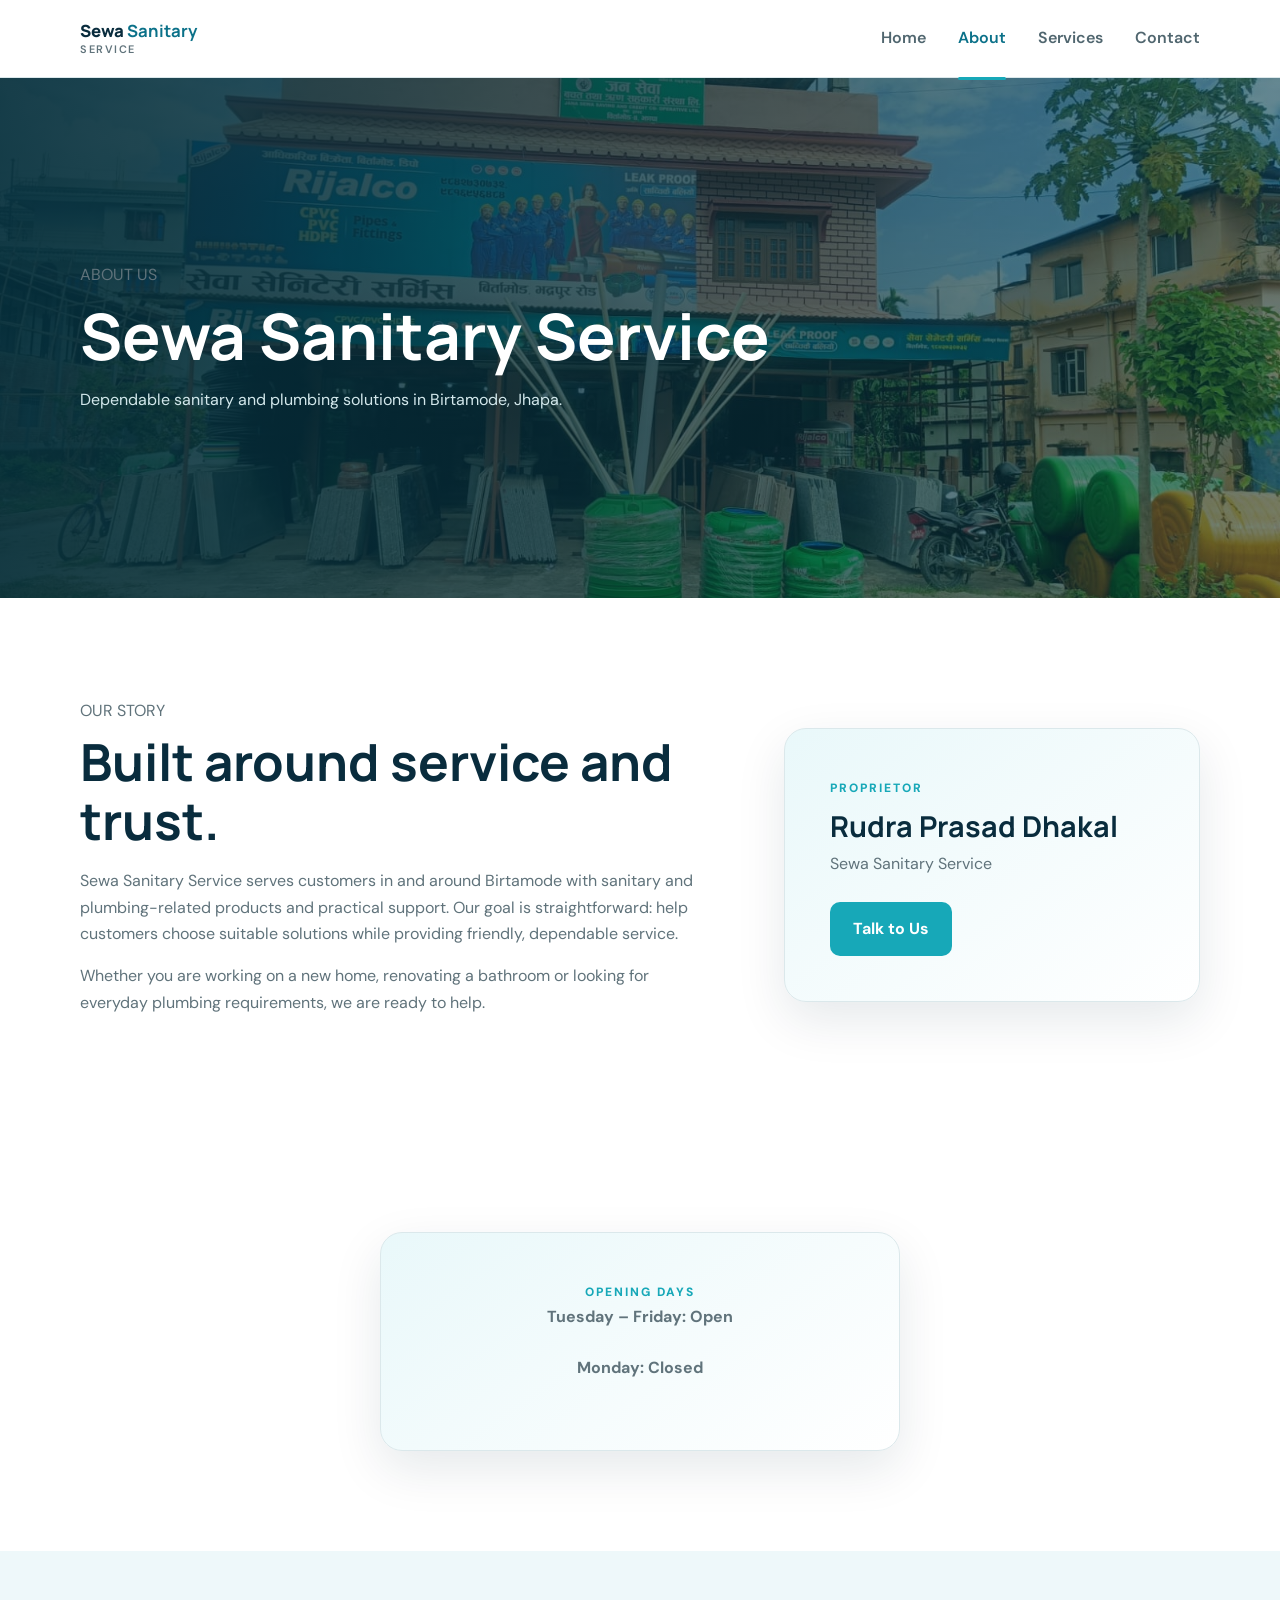
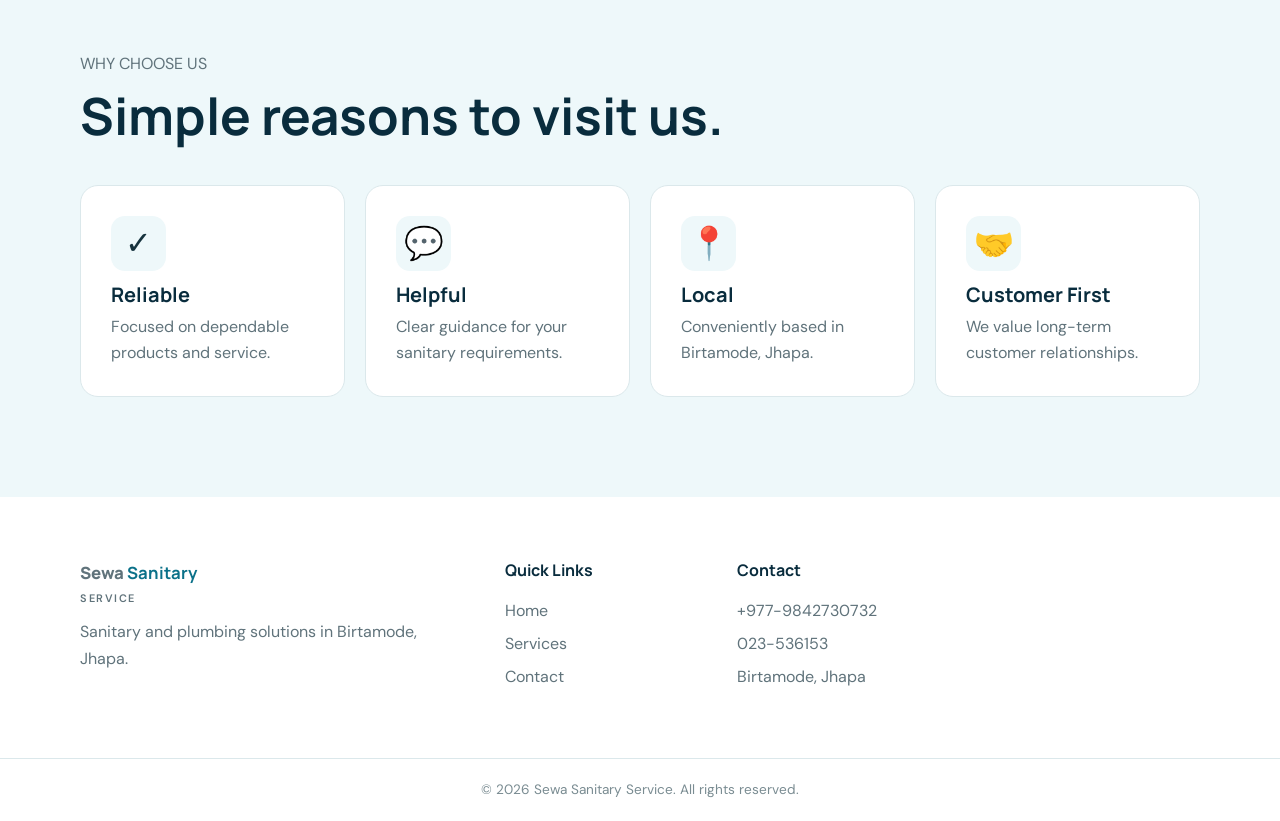
==== commit eb27eecf: "Move opening days into separate About section" ====
--- a/about.html
+++ b/about.html
@@ -1 +1 @@
-<!DOCTYPE html><html lang="en"><head><meta charset="UTF-8"><meta name="viewport" content="width=device-width, initial-scale=1.0"><title>About | Sewa Sanitary Service</title><link rel="stylesheet" href="css/style.css"></head><body><header class="site-header"><div class="container nav"><a class="brand" href="index.html" aria-label="Sewa Sanitary Service home"><span>Sewa <b>Sanitary</b></span><small>Service</small></a><button class="menu-btn" type="button" aria-label="Open menu" aria-expanded="false" aria-controls="mainNav">☰</button><nav id="mainNav" aria-label="Main navigation"><a href="index.html">Home</a><a class="active" href="about.html" aria-current="page">About</a><a href="services.html">Services</a><a href="contact.html">Contact</a></nav></div></header><section class="page-hero"><div class="container"><p class="eyebrow">ABOUT US</p><h1>Sewa Sanitary Service</h1><p>Dependable sanitary and plumbing solutions in Birtamode, Jhapa.</p></div></section><main><section class="section"><div class="container split"><div><p class="eyebrow">OUR STORY</p><h2>Built around service and trust.</h2><p>Sewa Sanitary Service serves customers in and around Birtamode with sanitary and plumbing-related products and practical support. Our goal is straightforward: help customers choose suitable solutions while providing friendly, dependable service.</p><p>Whether you are working on a new home, renovating a bathroom or looking for everyday plumbing requirements, we are ready to help.</p><div class="opening-hours"><p class="eyebrow">OPENING HOURS</p><p><strong>Monday:</strong> Closed</p><p><strong>Tuesday – Friday:</strong> Open</p></div></div><div class="owner-card"><span class="owner-label">PROPRIETOR</span><h3>Rudra Prasad Dhakal</h3><p>Sewa Sanitary Service</p><a class="btn primary" href="tel:+9779842730732">Talk to Us</a></div></div></section><section class="section soft"><div class="container"><div class="section-heading"><p class="eyebrow">WHY CHOOSE US</p><h2>Simple reasons to visit us.</h2></div><div class="cards four"><article class="card"><div class="icon">✓</div><h3>Reliable</h3><p>Focused on dependable products and service.</p></article><article class="card"><div class="icon">💬</div><h3>Helpful</h3><p>Clear guidance for your sanitary requirements.</p></article><article class="card"><div class="icon">📍</div><h3>Local</h3><p>Conveniently based in Birtamode, Jhapa.</p></article><article class="card"><div class="icon">🤝</div><h3>Customer First</h3><p>We value long-term customer relationships.</p></article></div></div></section></main><footer><div class="container footer-grid"><div><a class="brand footer-brand" href="index.html"><span>Sewa <b>Sanitary</b></span><small>Service</small></a><p>Sanitary and plumbing solutions in Birtamode, Jhapa.</p></div><div><h4>Quick Links</h4><a href="index.html">Home</a><a href="services.html">Services</a><a href="contact.html">Contact</a></div><div><h4>Contact</h4><a href="tel:+9779842730732">+977-9842730732</a><a href="tel:023536153">023-536153</a><span>Birtamode, Jhapa</span></div></div><div class="copyright">© 2026 Sewa Sanitary Service. All rights reserved.</div></footer><script src="js/script.js"></script></body></html>+<!DOCTYPE html><html lang="en"><head><meta charset="UTF-8"><meta name="viewport" content="width=device-width, initial-scale=1.0"><title>About | Sewa Sanitary Service</title><link rel="stylesheet" href="css/style.css"></head><body><header class="site-header"><div class="container nav"><a class="brand" href="index.html" aria-label="Sewa Sanitary Service home"><span>Sewa <b>Sanitary</b></span><small>Service</small></a><button class="menu-btn" type="button" aria-label="Open menu" aria-expanded="false" aria-controls="mainNav">☰</button><nav id="mainNav" aria-label="Main navigation"><a href="index.html">Home</a><a class="active" href="about.html" aria-current="page">About</a><a href="services.html">Services</a><a href="contact.html">Contact</a></nav></div></header><section class="page-hero"><div class="container"><p class="eyebrow">ABOUT US</p><h1>Sewa Sanitary Service</h1><p>Dependable sanitary and plumbing solutions in Birtamode, Jhapa.</p></div></section><main><section class="section"><div class="container split"><div><p class="eyebrow">OUR STORY</p><h2>Built around service and trust.</h2><p>Sewa Sanitary Service serves customers in and around Birtamode with sanitary and plumbing-related products and practical support. Our goal is straightforward: help customers choose suitable solutions while providing friendly, dependable service.</p><p>Whether you are working on a new home, renovating a bathroom or looking for everyday plumbing requirements, we are ready to help.</p></div><div class="owner-card"><span class="owner-label">PROPRIETOR</span><h3>Rudra Prasad Dhakal</h3><p>Sewa Sanitary Service</p><a class="btn primary" href="tel:+9779842730732">Talk to Us</a></div></div></section><section class="section"><div class="container"><div class="owner-card" style="max-width:520px;margin:0 auto;text-align:center;"><span class="owner-label">OPENING DAYS</span><p><strong>Tuesday – Friday: Open</strong></p><p><strong>Monday: Closed</strong></p></div></div></section><section class="section soft"><div class="container"><div class="section-heading"><p class="eyebrow">WHY CHOOSE US</p><h2>Simple reasons to visit us.</h2></div><div class="cards four"><article class="card"><div class="icon">✓</div><h3>Reliable</h3><p>Focused on dependable products and service.</p></article><article class="card"><div class="icon">💬</div><h3>Helpful</h3><p>Clear guidance for your sanitary requirements.</p></article><article class="card"><div class="icon">📍</div><h3>Local</h3><p>Conveniently based in Birtamode, Jhapa.</p></article><article class="card"><div class="icon">🤝</div><h3>Customer First</h3><p>We value long-term customer relationships.</p></article></div></div></section></main><footer><div class="container footer-grid"><div><a class="brand footer-brand" href="index.html"><span>Sewa <b>Sanitary</b></span><small>Service</small></a><p>Sanitary and plumbing solutions in Birtamode, Jhapa.</p></div><div><h4>Quick Links</h4><a href="index.html">Home</a><a href="services.html">Services</a><a href="contact.html">Contact</a></div><div><h4>Contact</h4><a href="tel:+9779842730732">+977-9842730732</a><a href="tel:023536153">023-536153</a><span>Birtamode, Jhapa</span></div></div><div class="copyright">© 2026 Sewa Sanitary Service. All rights reserved.</div></footer><script src="js/script.js"></script></body></html>
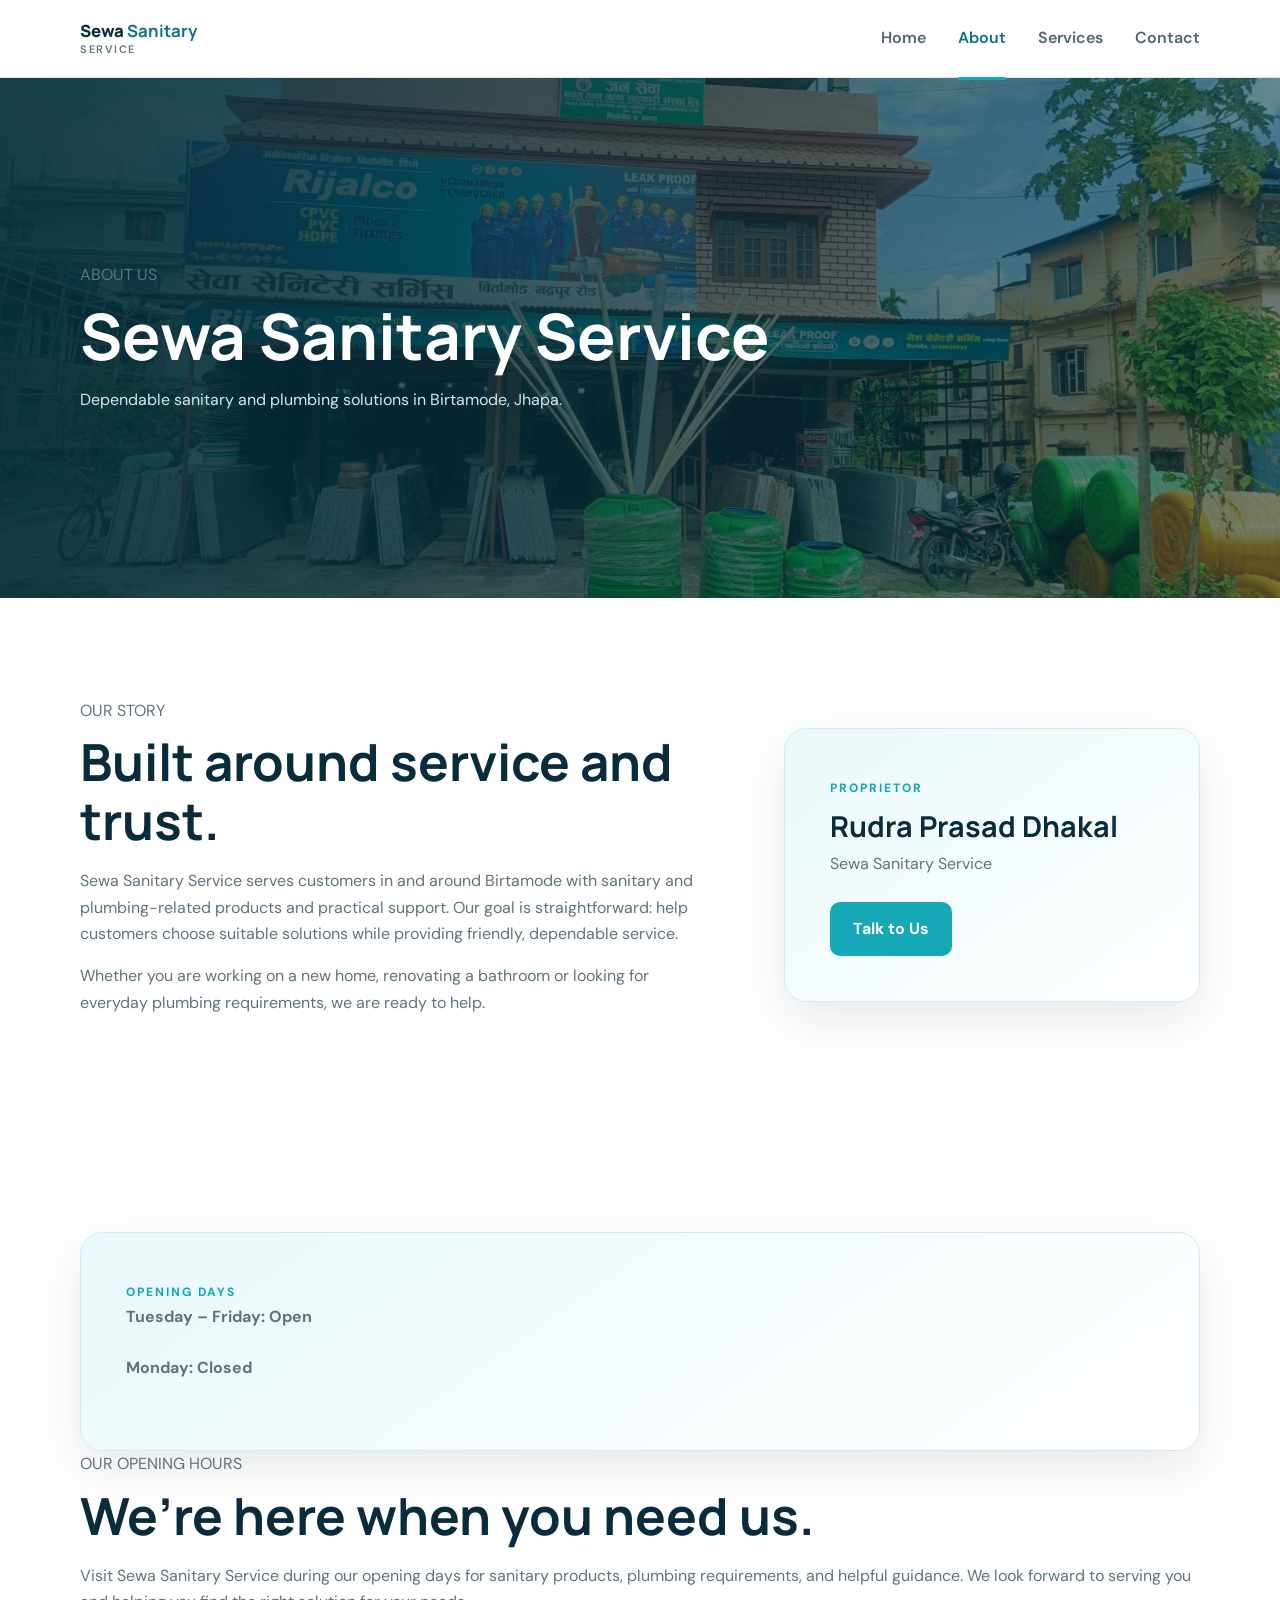
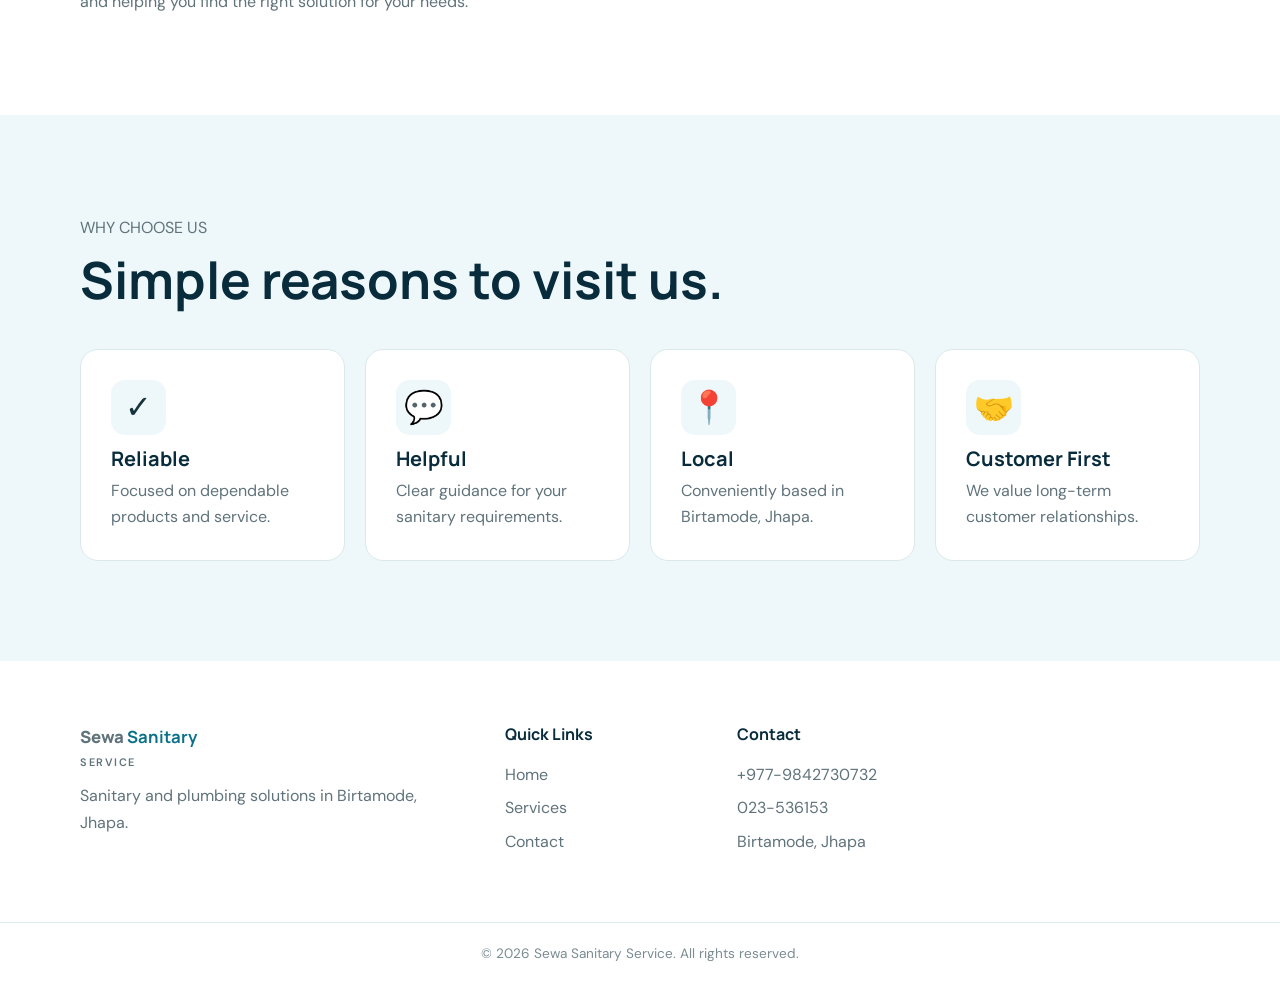
==== commit e468bea8: "Redesign About page opening hours section" ====
--- a/about.html
+++ b/about.html
@@ -1 +1 @@
-<!DOCTYPE html><html lang="en"><head><meta charset="UTF-8"><meta name="viewport" content="width=device-width, initial-scale=1.0"><title>About | Sewa Sanitary Service</title><link rel="stylesheet" href="css/style.css"></head><body><header class="site-header"><div class="container nav"><a class="brand" href="index.html" aria-label="Sewa Sanitary Service home"><span>Sewa <b>Sanitary</b></span><small>Service</small></a><button class="menu-btn" type="button" aria-label="Open menu" aria-expanded="false" aria-controls="mainNav">☰</button><nav id="mainNav" aria-label="Main navigation"><a href="index.html">Home</a><a class="active" href="about.html" aria-current="page">About</a><a href="services.html">Services</a><a href="contact.html">Contact</a></nav></div></header><section class="page-hero"><div class="container"><p class="eyebrow">ABOUT US</p><h1>Sewa Sanitary Service</h1><p>Dependable sanitary and plumbing solutions in Birtamode, Jhapa.</p></div></section><main><section class="section"><div class="container split"><div><p class="eyebrow">OUR STORY</p><h2>Built around service and trust.</h2><p>Sewa Sanitary Service serves customers in and around Birtamode with sanitary and plumbing-related products and practical support. Our goal is straightforward: help customers choose suitable solutions while providing friendly, dependable service.</p><p>Whether you are working on a new home, renovating a bathroom or looking for everyday plumbing requirements, we are ready to help.</p></div><div class="owner-card"><span class="owner-label">PROPRIETOR</span><h3>Rudra Prasad Dhakal</h3><p>Sewa Sanitary Service</p><a class="btn primary" href="tel:+9779842730732">Talk to Us</a></div></div></section><section class="section"><div class="container"><div class="owner-card" style="max-width:520px;margin:0 auto;text-align:center;"><span class="owner-label">OPENING DAYS</span><p><strong>Tuesday – Friday: Open</strong></p><p><strong>Monday: Closed</strong></p></div></div></section><section class="section soft"><div class="container"><div class="section-heading"><p class="eyebrow">WHY CHOOSE US</p><h2>Simple reasons to visit us.</h2></div><div class="cards four"><article class="card"><div class="icon">✓</div><h3>Reliable</h3><p>Focused on dependable products and service.</p></article><article class="card"><div class="icon">💬</div><h3>Helpful</h3><p>Clear guidance for your sanitary requirements.</p></article><article class="card"><div class="icon">📍</div><h3>Local</h3><p>Conveniently based in Birtamode, Jhapa.</p></article><article class="card"><div class="icon">🤝</div><h3>Customer First</h3><p>We value long-term customer relationships.</p></article></div></div></section></main><footer><div class="container footer-grid"><div><a class="brand footer-brand" href="index.html"><span>Sewa <b>Sanitary</b></span><small>Service</small></a><p>Sanitary and plumbing solutions in Birtamode, Jhapa.</p></div><div><h4>Quick Links</h4><a href="index.html">Home</a><a href="services.html">Services</a><a href="contact.html">Contact</a></div><div><h4>Contact</h4><a href="tel:+9779842730732">+977-9842730732</a><a href="tel:023536153">023-536153</a><span>Birtamode, Jhapa</span></div></div><div class="copyright">© 2026 Sewa Sanitary Service. All rights reserved.</div></footer><script src="js/script.js"></script></body></html>+<!DOCTYPE html><html lang="en"><head><meta charset="UTF-8"><meta name="viewport" content="width=device-width, initial-scale=1.0"><title>About | Sewa Sanitary Service</title><link rel="stylesheet" href="css/style.css"></head><body><header class="site-header"><div class="container nav"><a class="brand" href="index.html" aria-label="Sewa Sanitary Service home"><span>Sewa <b>Sanitary</b></span><small>Service</small></a><button class="menu-btn" type="button" aria-label="Open menu" aria-expanded="false" aria-controls="mainNav">☰</button><nav id="mainNav" aria-label="Main navigation"><a href="index.html">Home</a><a class="active" href="about.html" aria-current="page">About</a><a href="services.html">Services</a><a href="contact.html">Contact</a></nav></div></header><section class="page-hero"><div class="container"><p class="eyebrow">ABOUT US</p><h1>Sewa Sanitary Service</h1><p>Dependable sanitary and plumbing solutions in Birtamode, Jhapa.</p></div></section><main><section class="section"><div class="container split"><div><p class="eyebrow">OUR STORY</p><h2>Built around service and trust.</h2><p>Sewa Sanitary Service serves customers in and around Birtamode with sanitary and plumbing-related products and practical support. Our goal is straightforward: help customers choose suitable solutions while providing friendly, dependable service.</p><p>Whether you are working on a new home, renovating a bathroom or looking for everyday plumbing requirements, we are ready to help.</p></div><div class="owner-card"><span class="owner-label">PROPRIETOR</span><h3>Rudra Prasad Dhakal</h3><p>Sewa Sanitary Service</p><a class="btn primary" href="tel:+9779842730732">Talk to Us</a></div></div></section><section class="section"><div class="container opening-hours-layout"><div class="owner-card opening-hours-card"><span class="owner-label">OPENING DAYS</span><p><strong>Tuesday – Friday: Open</strong></p><p><strong>Monday: Closed</strong></p></div><div class="opening-hours-description"><p class="eyebrow">OUR OPENING HOURS</p><h2>We’re here when you need us.</h2><p>Visit Sewa Sanitary Service during our opening days for sanitary products, plumbing requirements, and helpful guidance. We look forward to serving you and helping you find the right solution for your needs.</p></div></div></section><section class="section soft"><div class="container"><div class="section-heading"><p class="eyebrow">WHY CHOOSE US</p><h2>Simple reasons to visit us.</h2></div><div class="cards four"><article class="card"><div class="icon">✓</div><h3>Reliable</h3><p>Focused on dependable products and service.</p></article><article class="card"><div class="icon">💬</div><h3>Helpful</h3><p>Clear guidance for your sanitary requirements.</p></article><article class="card"><div class="icon">📍</div><h3>Local</h3><p>Conveniently based in Birtamode, Jhapa.</p></article><article class="card"><div class="icon">🤝</div><h3>Customer First</h3><p>We value long-term customer relationships.</p></article></div></div></section></main><footer><div class="container footer-grid"><div><a class="brand footer-brand" href="index.html"><span>Sewa <b>Sanitary</b></span><small>Service</small></a><p>Sanitary and plumbing solutions in Birtamode, Jhapa.</p></div><div><h4>Quick Links</h4><a href="index.html">Home</a><a href="services.html">Services</a><a href="contact.html">Contact</a></div><div><h4>Contact</h4><a href="tel:+9779842730732">+977-9842730732</a><a href="tel:023536153">023-536153</a><span>Birtamode, Jhapa</span></div></div><div class="copyright">© 2026 Sewa Sanitary Service. All rights reserved.</div></footer><script src="js/script.js"></script></body></html>
